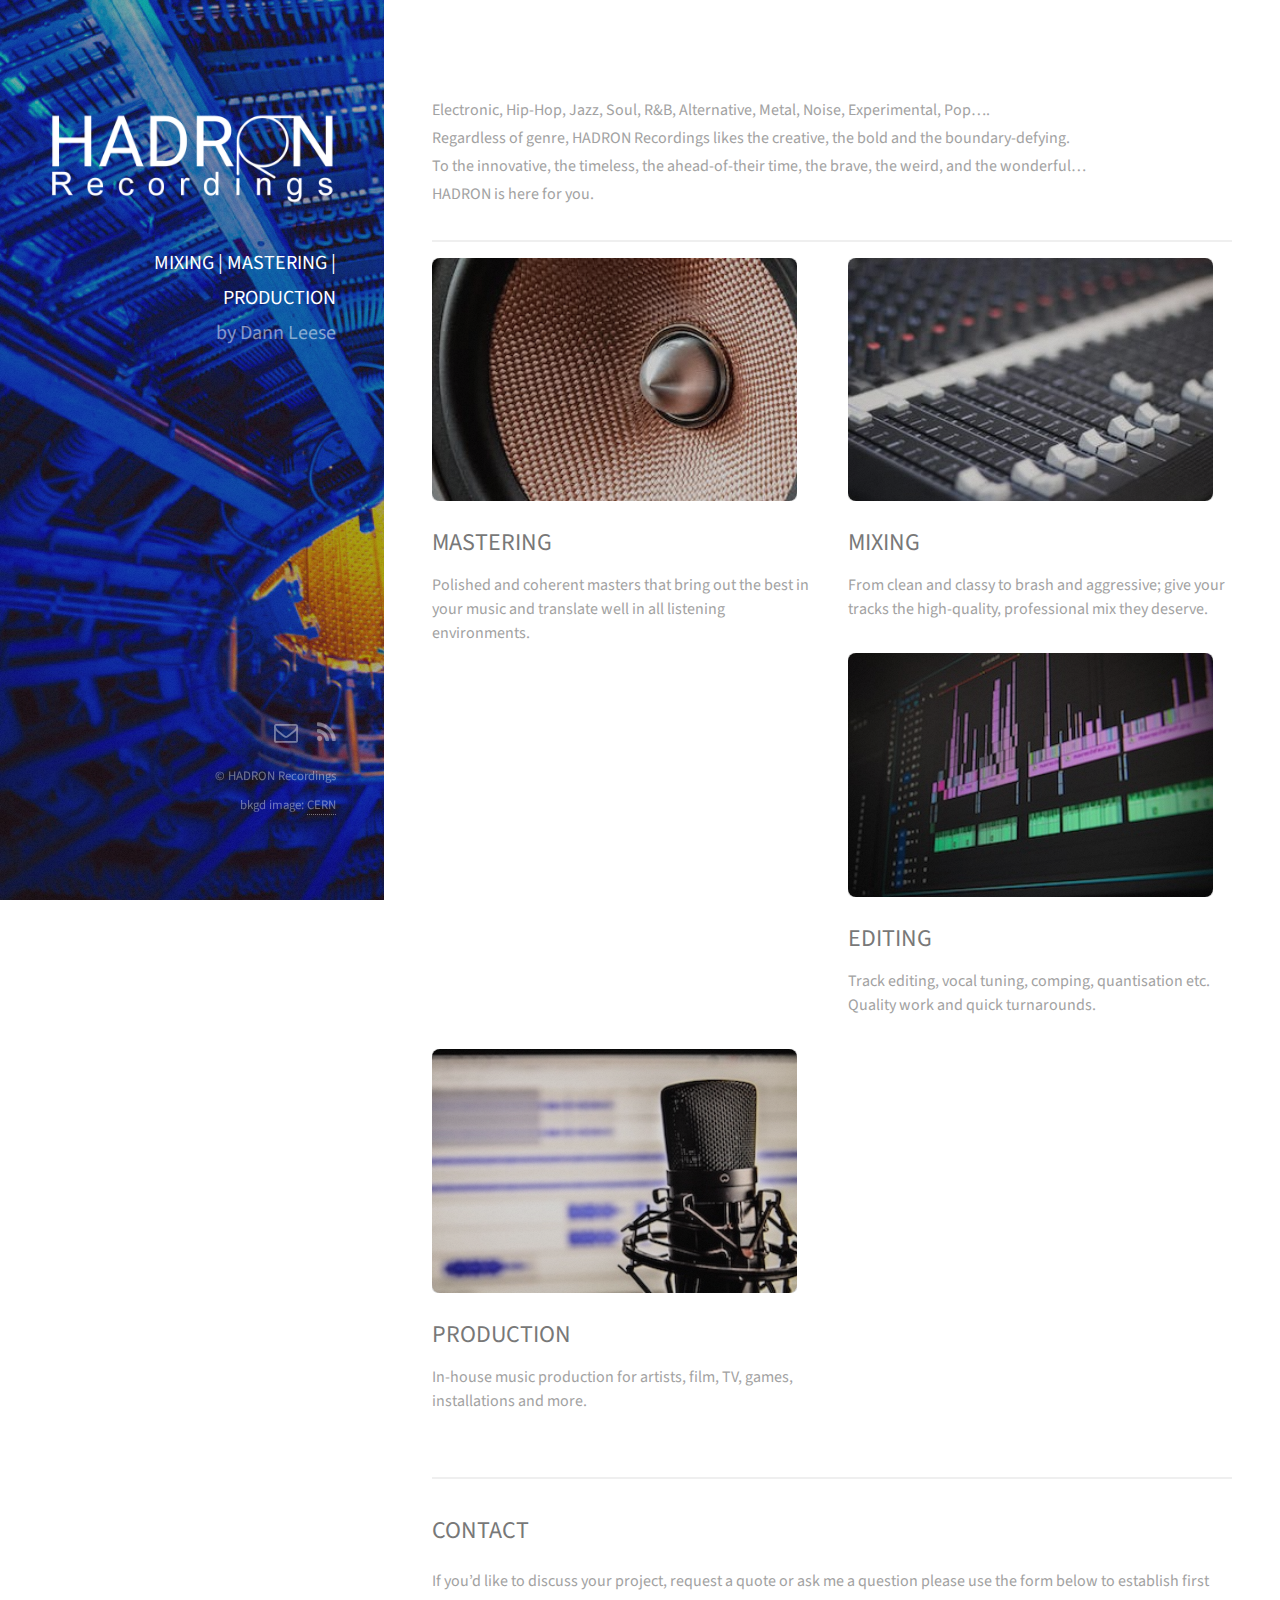
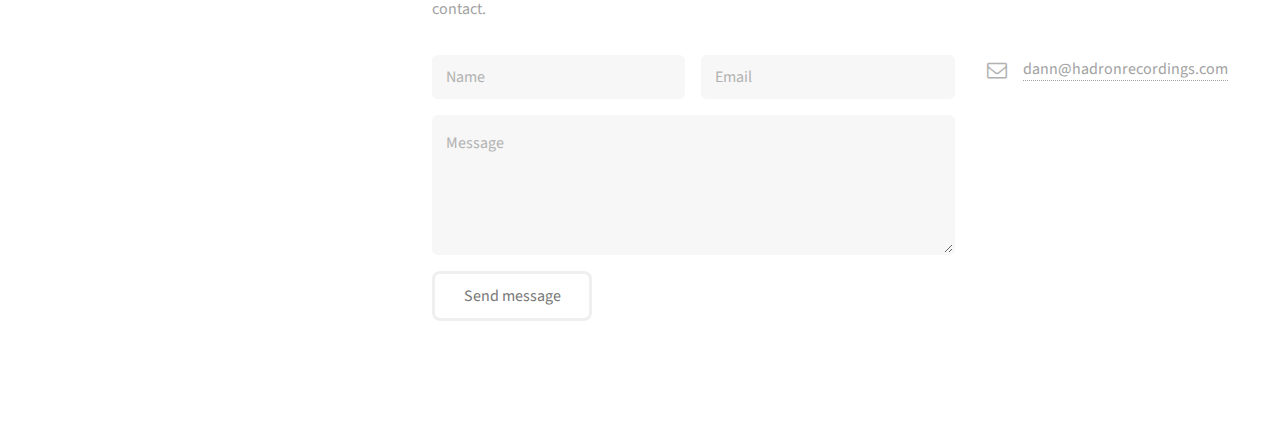
==== index.html @ da494e5e "Initial commit" ====
<!DOCTYPE HTML>

<!-- 
Strata by HTML5 UP
html5up.net | @n33co
Free for personal and commercial use under the CCA 3.0 license (html5up.net/license)
-->
<html>
	<head>
		<title>HADRON Recorings</title>
		<meta charset="utf-8" />
		<meta name="viewport" content="width=device-width, initial-scale=1" />
		<meta name="author" content="HADRON Recordings">
		<meta name="description" content="Audio services provided by Dann Leese">
		<meta http-equiv="content-language" content="en-us" />

		
		<meta name="og:site_name" content="HADRON Recorings">
		<meta name="og:title" content="HADRON Recorings">
		<meta name="og:url" content="https://hadronrecordings.github.io/hadronrecordings/">
		
		<meta name="og:image" content="https://hadronrecordings.github.io/hadronrecordings/images/HADRON-Logo-Trans-Half-White.png">
		
		

		<meta name="generator" content="Hugo 0.29" />

		<!--[if lte IE 8]><script src='https://hadronrecordings.github.io/hadronrecordings/js/ie/html5shiv.js'></script><![endif]-->
		<link rel="stylesheet" type="text/css" href="https://cdnjs.cloudflare.com/ajax/libs/font-awesome/4.7.0/css/font-awesome.min.css">
		<link rel="stylesheet" href="https://hadronrecordings.github.io/hadronrecordings/css/main.css" />
		<!--[if lte IE 8]><link rel="stylesheet" href="https://hadronrecordings.github.io/hadronrecordings//css/ie8.css"><![endif]-->

		
		<link href="https://hadronrecordings.github.io/hadronrecordings/index.xml" rel="alternate" type="application/rss+xml" title="HADRON Recorings" />
		<link href="https://hadronrecordings.github.io/hadronrecordings/index.xml" rel="feed" type="application/rss+xml" title="HADRON Recorings" />
		
		
	</head>

	<body id="top">
		<!-- Header -->
<header id="header">
	
	<a href="https://hadronrecordings.github.io/hadronrecordings/" class="image avatar"><img src="https://hadronrecordings.github.io/hadronrecordings/images/HADRON-Logo-Trans-Half-White.png" alt="" /></a>
	
	
		<h1><strong>MIXING | MASTERING | PRODUCTION</strong>  <br>by Dann Leese  <br></h1>
	

	
</header>


		<!-- Main -->
		<div id="main">
			
	
		<section>
	<header class="major">
		
	</header>
	<p>Electronic, Hip-Hop, Jazz, Soul, R&amp;B, Alternative, Metal, Noise, Experimental, Pop&hellip;.<br>Regardless of genre, HADRON Recordings likes the creative, the bold and the boundary-defying.<br>To the innovative, the timeless, the ahead-of-their time, the brave, the weird, and the wonderful&hellip;<br>HADRON is here for you.</p>
</section>

	

	
		<!-- portfolio -->
<section id="two">
	
	<div class="row">
		
		<article class="6u 12u$(xsmall) work-item">
			<a href="https://hadronrecordings.github.io/hadronrecordings/images/fulls/mastering-rates.png" class="image fit thumb"><img src="https://hadronrecordings.github.io/hadronrecordings/images/thumbs/mastering.jpg" alt="" /></a>
			<h3>MASTERING</h3>
			<p>Polished and coherent masters that bring out the best in your music and translate well in all listening environments.</p>
		</article>
		
		<article class="6u 12u$(xsmall) work-item">
			<a href="https://hadronrecordings.github.io/hadronrecordings/images/fulls/mixing-rates.png" class="image fit thumb"><img src="https://hadronrecordings.github.io/hadronrecordings/images/thumbs/mixing.jpg" alt="" /></a>
			<h3>MIXING</h3>
			<p>From clean and classy to brash and aggressive; give your tracks the high-quality, professional mix they deserve.</p>
		</article>
		
		<article class="6u 12u$(xsmall) work-item">
			<a href="https://hadronrecordings.github.io/hadronrecordings/images/fulls/editing-rates.png" class="image fit thumb"><img src="https://hadronrecordings.github.io/hadronrecordings/images/thumbs/editing.jpg" alt="" /></a>
			<h3>EDITING</h3>
			<p>Track editing, vocal tuning, comping, quantisation etc. Quality work and quick turnarounds.</p>
		</article>
		
		<article class="6u 12u$(xsmall) work-item">
			<a href="https://hadronrecordings.github.io/hadronrecordings/images/fulls/production-rates.png" class="image fit thumb"><img src="https://hadronrecordings.github.io/hadronrecordings/images/thumbs/production.jpg" alt="" /></a>
			<h3>PRODUCTION</h3>
			<p>In-house music production for artists, film, TV, games, installations and more.</p>
		</article>
		
	</div>
</section>

	

	

	
		
<section>
	
		<h2>CONTACT</h2>
		<p>If you&rsquo;d like to discuss your project, request a quote or ask me a question please use the form below to establish first contact.</p>
	
	<div class="row" id="contact-form">
		
		<div class="8u 12u$(small)">
			<form action="//formspree.io/dann@hadronrecordings.com" method="POST">
				<div class="row uniform 50%">
					<input type="hidden" name="_subject" value="New email from your portfolio" />
					<div class="6u 12u$(xsmall)"><input type="text" name="name" id="name" placeholder="Name" required/></div>
					<div class="6u$ 12u$(xsmall)"><input type="email" name="_replyto" name="email" id="email" placeholder="Email" required/></div>
					<div class="12u$"><textarea name="message" id="message" placeholder="Message" rows="4" required></textarea></div>
					<input type="text" name="_gotcha" style="display:none" />

					<ul class="actions">
						<li><input type="submit" value="Send message" /></li>
					</ul>
				</div>
			</form>
		</div>
		
		<div class="4u$ 12u$(small)">
			<ul class="labeled-icons">
				
				
				
				
				<li>
					<h3 class="icon fa-envelope-o"><span class="label"></span></h3>
					<a href="mailto:dann@hadronrecordings.com">dann@hadronrecordings.com</a>
				</li>
				
			</ul>
		</div>
	</div>
</section>

	

		</div>

		<!-- Footer -->
<footer id="footer">
	<ul class="icons">
		
		
		
		
		
		
		
		
		
		<li><a href="https://hadronrecordings.github.io/hadronrecordings/#contact-form" class="icon fa-envelope-o"><span class="label">Email</span></a></li>
		
		
		<li><a href="https://hadronrecordings.github.io/hadronrecordings/index.xml" class="icon fa-rss" type="application/rss+xml"><span class="label">RSS</span></a></li>
		
	</ul>

	<ul class="copyright">
		
		<li>&copy; HADRON Recordings</li>
		
		<li>bkgd image: <a href="//press.cern/">CERN</a></li>
		
	</ul>
</footer>

<!-- Scripts -->
<script src="https://hadronrecordings.github.io/hadronrecordings/js/jquery.min.js"></script>
<script src="https://hadronrecordings.github.io/hadronrecordings/js/jquery.poptrox.min.js"></script>
<script src="https://hadronrecordings.github.io/hadronrecordings/js/skel.min.js"></script>
<script src="https://hadronrecordings.github.io/hadronrecordings/js/util.js"></script>

<script src="https://hadronrecordings.github.io/hadronrecordings/js/main.js"></script>


<script>
window.ga=window.ga||function(){(ga.q=ga.q||[]).push(arguments)};ga.l=+new Date;
ga('create', 'UA-106016835-1', 'auto');
ga('send', 'pageview');
</script>
<script async src='//www.google-analytics.com/analytics.js'></script>




	</body>
</html>
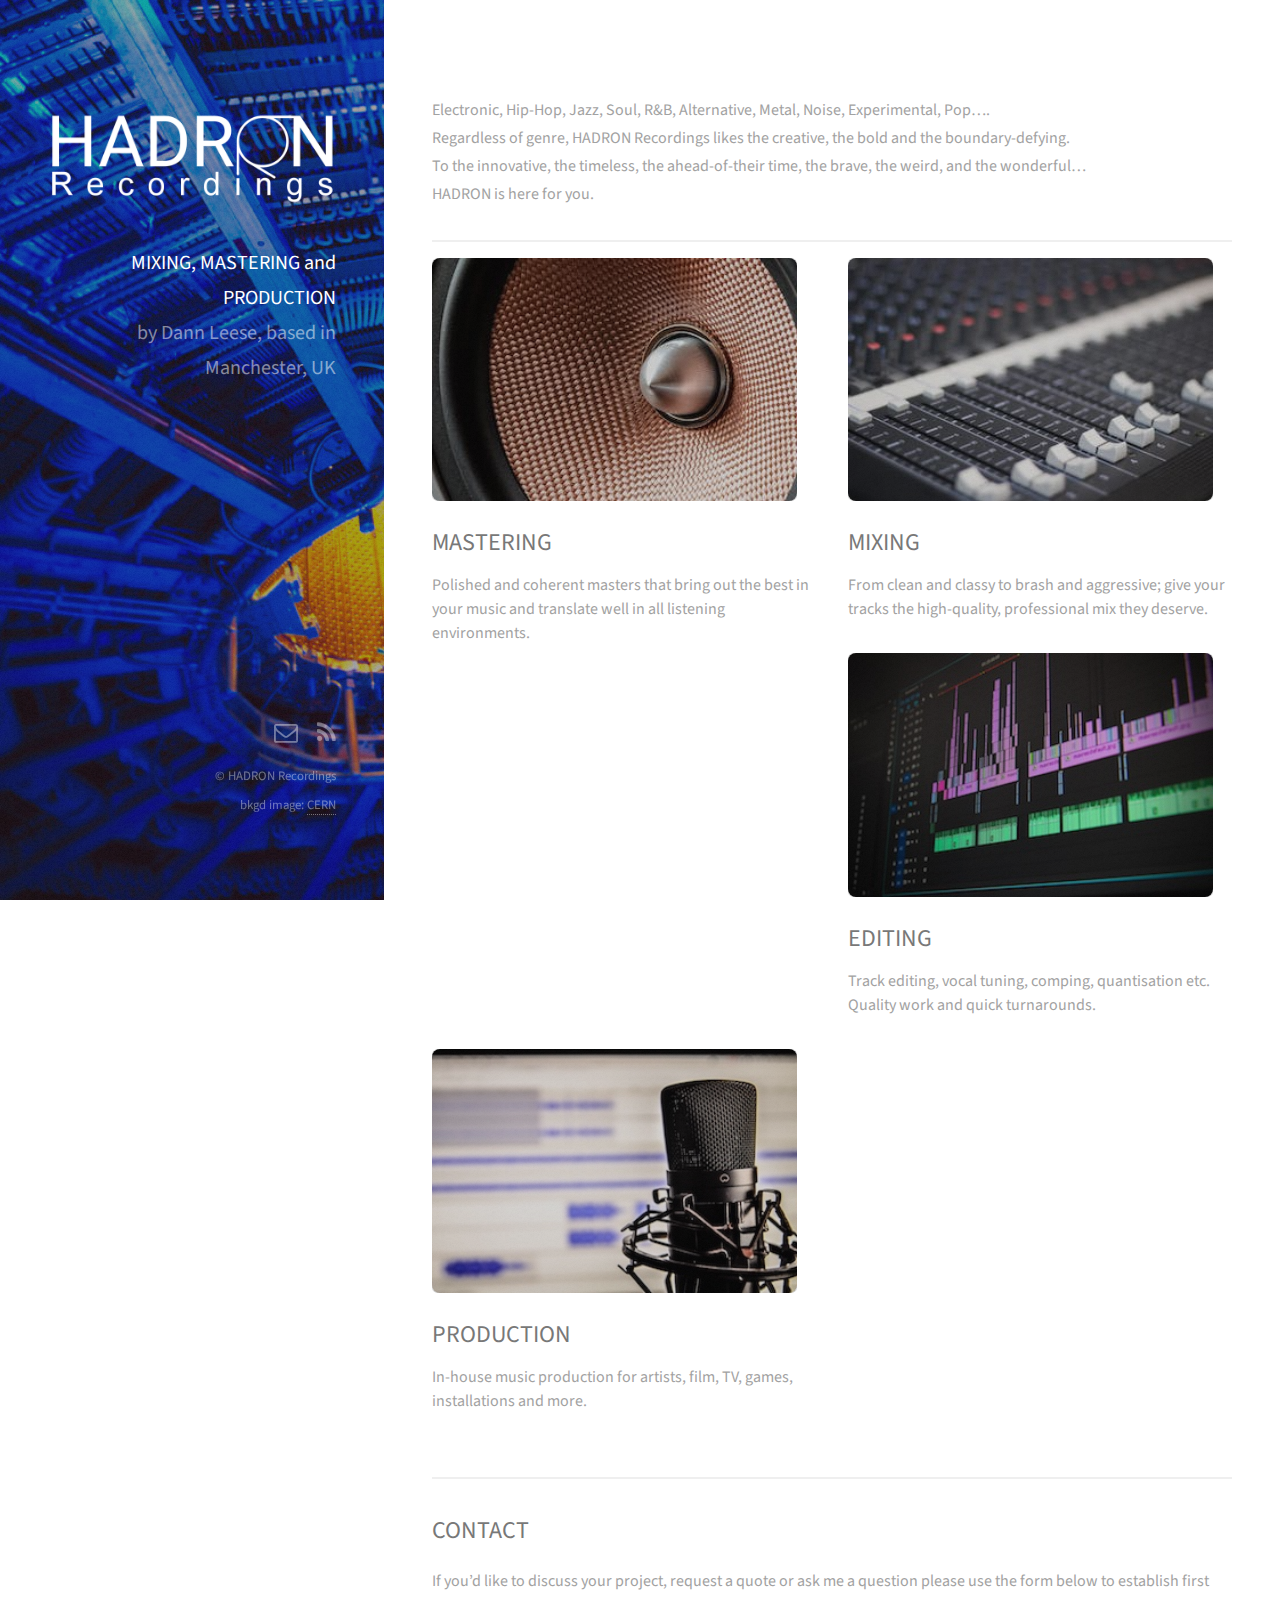
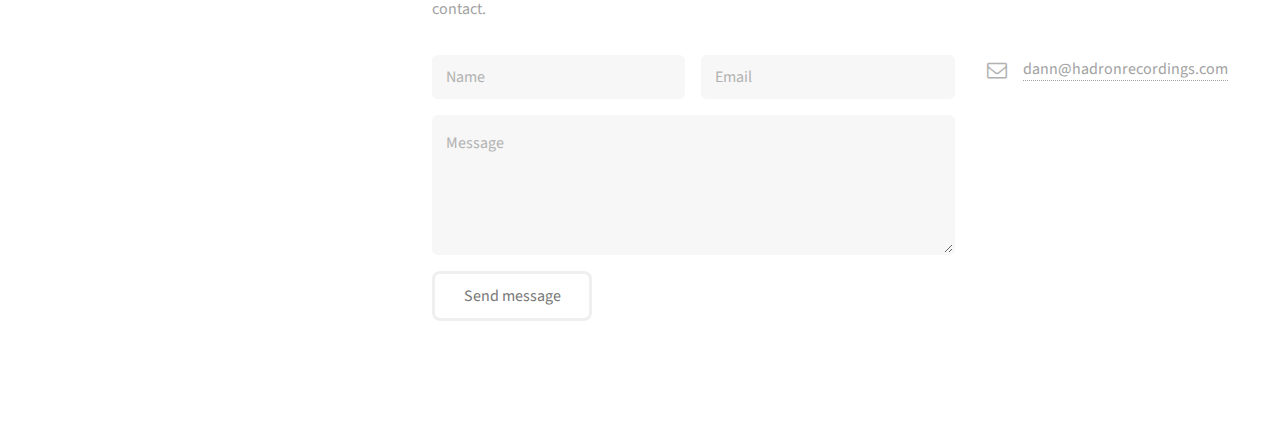
==== commit 5795f76f: "index update 1" ====
--- a/index.html
+++ b/index.html
@@ -7,11 +7,11 @@
 -->
 <html>
 	<head>
-		<title>HADRON Recorings</title>
+		<title>HADRON Recordings</title>
 		<meta charset="utf-8" />
 		<meta name="viewport" content="width=device-width, initial-scale=1" />
 		<meta name="author" content="HADRON Recordings">
-		<meta name="description" content="Audio services provided by Dann Leese">
+		<meta name="description" content="Mixing, Mastering and Production - Audio services provided by Dann Leese">
 		<meta http-equiv="content-language" content="en-us" />
 
 		
@@ -44,7 +44,7 @@
 	<a href="https://hadronrecordings.github.io/hadronrecordings/" class="image avatar"><img src="https://hadronrecordings.github.io/hadronrecordings/images/HADRON-Logo-Trans-Half-White.png" alt="" /></a>
 	
 	
-		<h1><strong>MIXING | MASTERING | PRODUCTION</strong>  <br>by Dann Leese  <br></h1>
+		<h1><strong>MIXING, MASTERING and PRODUCTION</strong>  <br>by Dann Leese, based in Manchester, UK<br></h1>
 	
 
 	
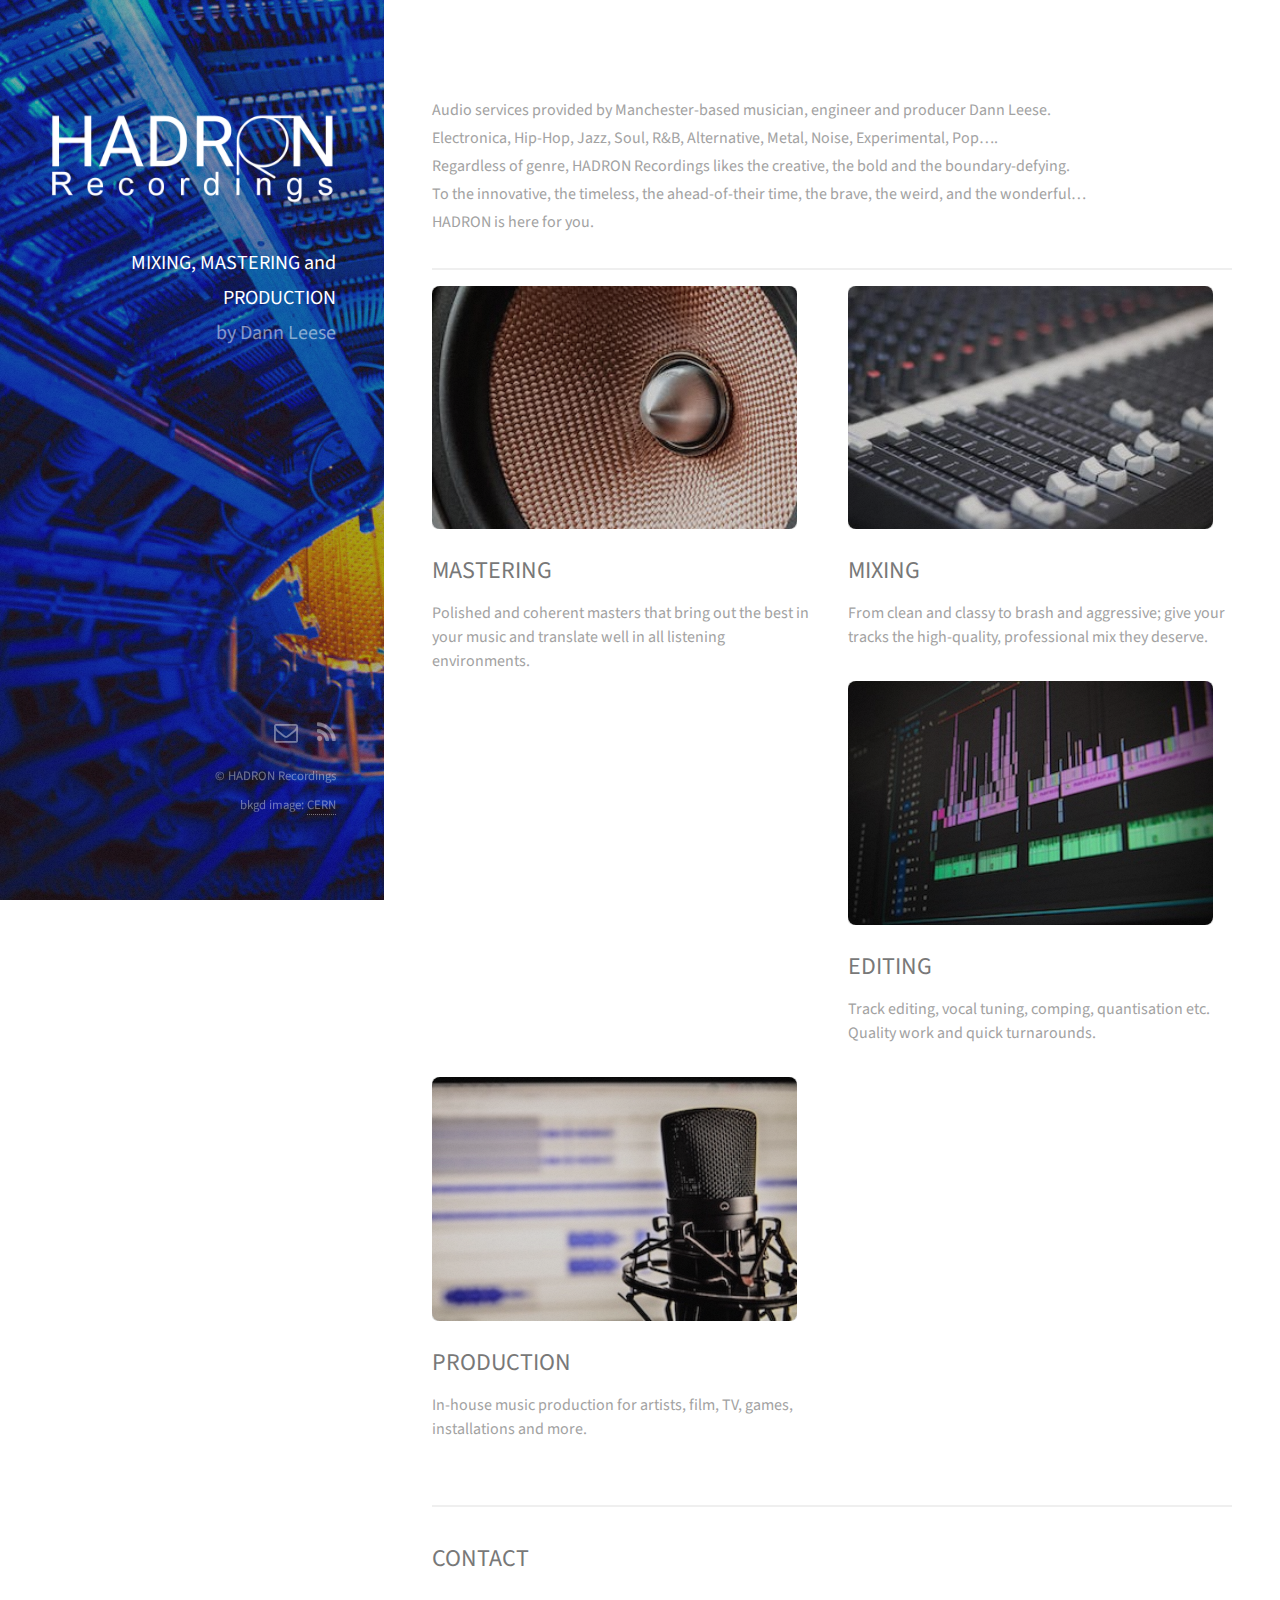
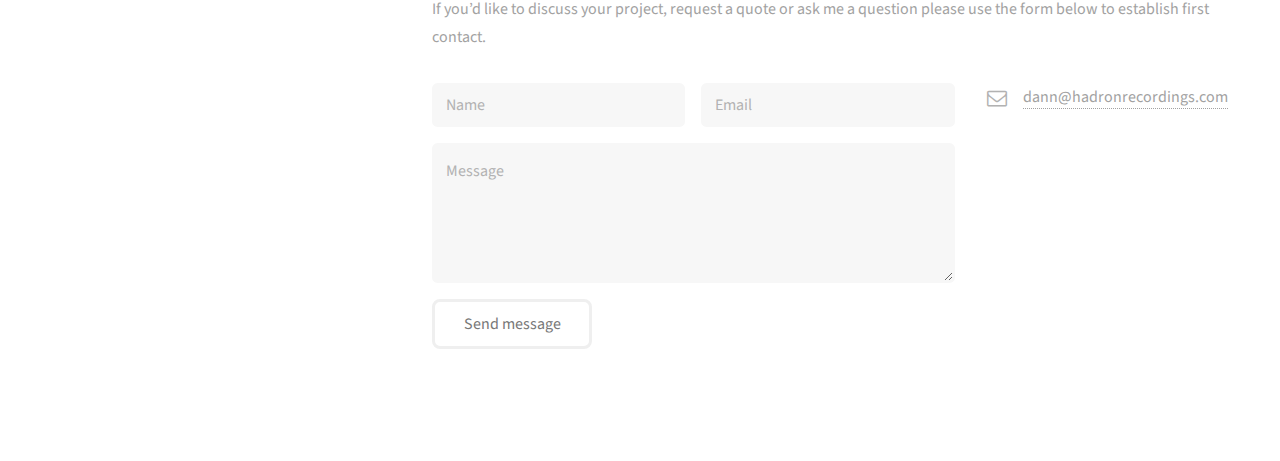
==== commit 5c055570: "favicons, plus index update" ====
--- a/index.html
+++ b/index.html
@@ -34,6 +34,28 @@
 		<link href="https://hadronrecordings.github.io/hadronrecordings/index.xml" rel="alternate" type="application/rss+xml" title="HADRON Recorings" />
 		<link href="https://hadronrecordings.github.io/hadronrecordings/index.xml" rel="feed" type="application/rss+xml" title="HADRON Recorings" />
 		
+		<!-- ****** faviconit.com favicons ****** -->
+			<link rel="shortcut icon" href=“/images/favicons/favicon.ico">
+			<link rel="icon" sizes="16x16 32x32 64x64" href="/images/favicons/favicon.ico">
+			<link rel="icon" type="image/png" sizes="196x196" href="/images/favicons/favicon-192.png">
+			<link rel="icon" type="image/png" sizes="160x160" href="/images/favicons/favicon-160.png">
+			<link rel="icon" type="image/png" sizes="96x96" href="/images/favicons/favicon-96.png">
+			<link rel="icon" type="image/png" sizes="64x64" href="/images/favicons/favicon-64.png">
+			<link rel="icon" type="image/png" sizes="32x32" href="/images/favicons/favicon-32.png">
+			<link rel="icon" type="image/png" sizes="16x16" href="/images/favicons/favicon-16.png">
+			<link rel="apple-touch-icon" href="/images/favicons/favicon-57.png">
+			<link rel="apple-touch-icon" sizes="114x114" href="/images/favicons/favicon-114.png">
+			<link rel="apple-touch-icon" sizes="72x72" href="/images/favicons/favicon-72.png">
+			<link rel="apple-touch-icon" sizes="144x144" href="/images/favicons/favicon-144.png">
+			<link rel="apple-touch-icon" sizes="60x60" href="/images/favicons/favicon-60.png">
+			<link rel="apple-touch-icon" sizes="120x120" href="/images/favicons/favicon-120.png">
+			<link rel="apple-touch-icon" sizes="76x76" href="/images/favicons/favicon-76.png">
+			<link rel="apple-touch-icon" sizes="152x152" href="/images/favicons/favicon-152.png">
+			<link rel="apple-touch-icon" sizes="180x180" href="/images/favicons/favicon-180.png">
+			<meta name="msapplication-TileColor" content="#FFFFFF">
+			<meta name="msapplication-TileImage" content="/images/favicons/favicon-144.png">
+			<meta name="msapplication-config" content="/browserconfig.xml">
+		<!-- ****** faviconit.com favicons ****** -->
 		
 	</head>
 
@@ -44,7 +66,7 @@
 	<a href="https://hadronrecordings.github.io/hadronrecordings/" class="image avatar"><img src="https://hadronrecordings.github.io/hadronrecordings/images/HADRON-Logo-Trans-Half-White.png" alt="" /></a>
 	
 	
-		<h1><strong>MIXING, MASTERING and PRODUCTION</strong>  <br>by Dann Leese, based in Manchester, UK<br></h1>
+		<h1><strong>MIXING, MASTERING and PRODUCTION</strong>  <br>by Dann Leese <br></h1>
 	
 
 	
@@ -59,7 +81,7 @@
 	<header class="major">
 		
 	</header>
-	<p>Electronic, Hip-Hop, Jazz, Soul, R&amp;B, Alternative, Metal, Noise, Experimental, Pop&hellip;.<br>Regardless of genre, HADRON Recordings likes the creative, the bold and the boundary-defying.<br>To the innovative, the timeless, the ahead-of-their time, the brave, the weird, and the wonderful&hellip;<br>HADRON is here for you.</p>
+	<p>Audio services provided by Manchester-based musician, engineer and producer Dann Leese.<br>Electronica, Hip-Hop, Jazz, Soul, R&amp;B, Alternative, Metal, Noise, Experimental, Pop&hellip;.<br>Regardless of genre, HADRON Recordings likes the creative, the bold and the boundary-defying.<br>To the innovative, the timeless, the ahead-of-their time, the brave, the weird, and the wonderful&hellip;<br>HADRON is here for you.</p>
 </section>
 
 	
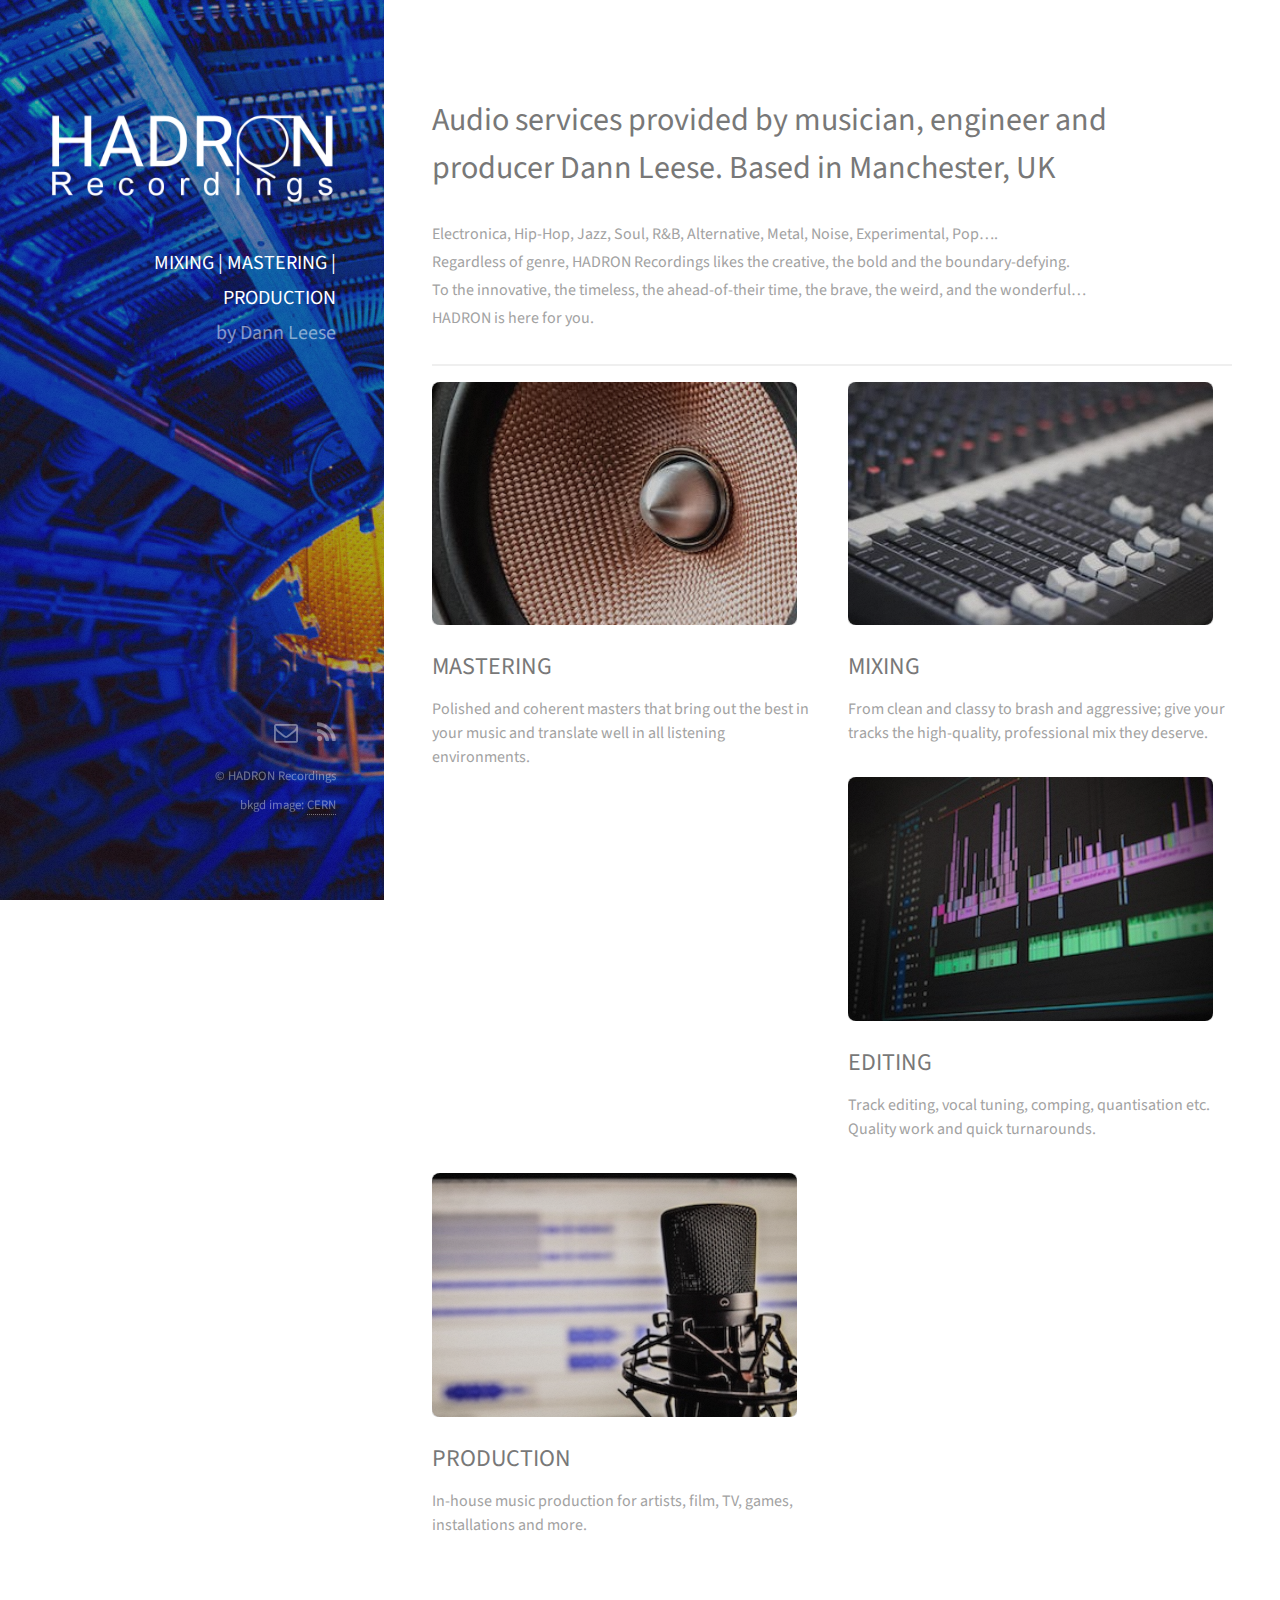
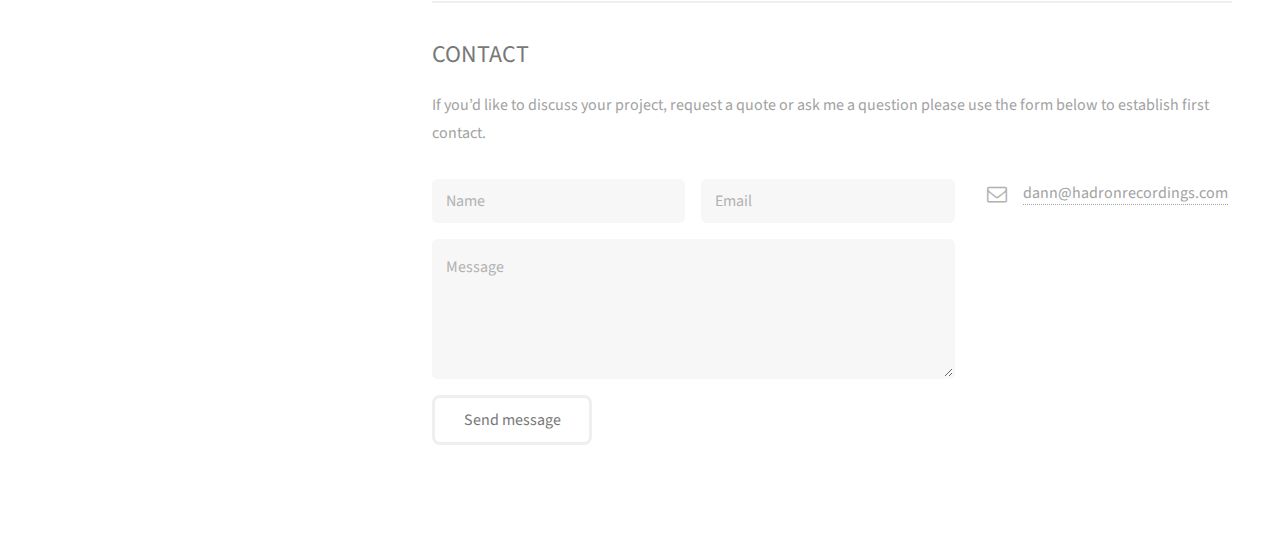
==== commit 11768f2c: "another index update" ====
--- a/index.html
+++ b/index.html
@@ -66,7 +66,7 @@
 	<a href="https://hadronrecordings.github.io/hadronrecordings/" class="image avatar"><img src="https://hadronrecordings.github.io/hadronrecordings/images/HADRON-Logo-Trans-Half-White.png" alt="" /></a>
 	
 	
-		<h1><strong>MIXING, MASTERING and PRODUCTION</strong>  <br>by Dann Leese <br></h1>
+		<h1><strong>MIXING | MASTERING | PRODUCTION</strong>  <br>by Dann Leese <br></h1>
 	
 
 	
@@ -81,7 +81,8 @@
 	<header class="major">
 		
 	</header>
-	<p>Audio services provided by Manchester-based musician, engineer and producer Dann Leese.<br>Electronica, Hip-Hop, Jazz, Soul, R&amp;B, Alternative, Metal, Noise, Experimental, Pop&hellip;.<br>Regardless of genre, HADRON Recordings likes the creative, the bold and the boundary-defying.<br>To the innovative, the timeless, the ahead-of-their time, the brave, the weird, and the wonderful&hellip;<br>HADRON is here for you.</p>
+	<h1>Audio services provided by musician, engineer and producer Dann Leese. Based in Manchester, UK</h1><br>
+	<p>Electronica, Hip-Hop, Jazz, Soul, R&amp;B, Alternative, Metal, Noise, Experimental, Pop&hellip;.<br>Regardless of genre, HADRON Recordings likes the creative, the bold and the boundary-defying.<br>To the innovative, the timeless, the ahead-of-their time, the brave, the weird, and the wonderful&hellip;<br>HADRON is here for you.</p>
 </section>
 
 	
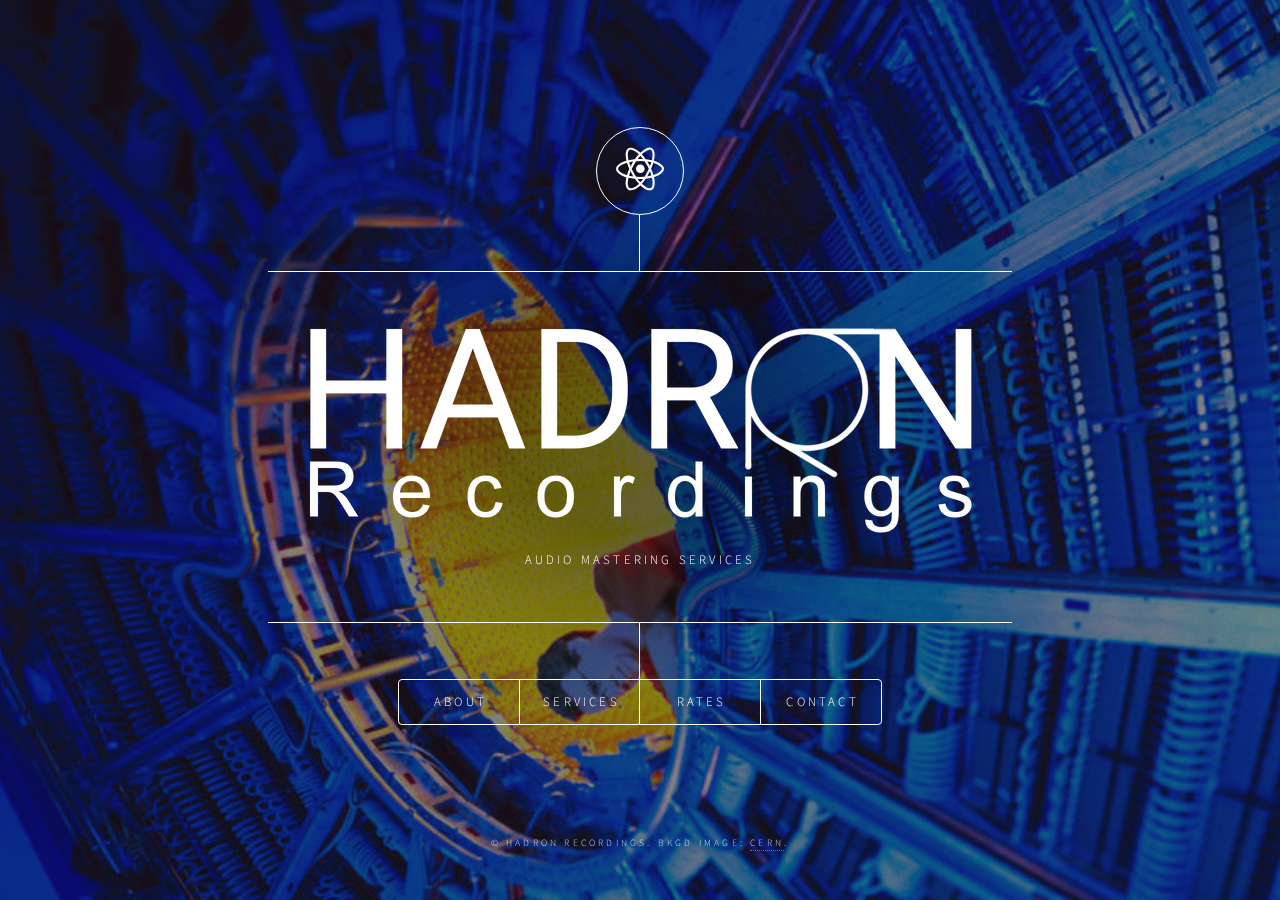
==== commit 3ac323b4: "nuke all and commit new site" ====
--- a/index.html
+++ b/index.html
@@ -1,220 +1,398 @@
 <!DOCTYPE HTML>
-
-<!-- 
-Strata by HTML5 UP
-html5up.net | @n33co
-Free for personal and commercial use under the CCA 3.0 license (html5up.net/license)
+<!--
+	Dimension by HTML5 UP
+	html5up.net | @ajlkn
+	Free for personal and commercial use under the CCA 3.0 license (html5up.net/license)
 -->
 <html>
 	<head>
 		<title>HADRON Recordings</title>
 		<meta charset="utf-8" />
-		<meta name="viewport" content="width=device-width, initial-scale=1" />
-		<meta name="author" content="HADRON Recordings">
-		<meta name="description" content="Mixing, Mastering and Production - Audio services provided by Dann Leese">
-		<meta http-equiv="content-language" content="en-us" />
-
-		
-		<meta name="og:site_name" content="HADRON Recorings">
-		<meta name="og:title" content="HADRON Recorings">
-		<meta name="og:url" content="https://hadronrecordings.github.io/hadronrecordings/">
-		
-		<meta name="og:image" content="https://hadronrecordings.github.io/hadronrecordings/images/HADRON-Logo-Trans-Half-White.png">
-		
-		
-
-		<meta name="generator" content="Hugo 0.29" />
-
-		<!--[if lte IE 8]><script src='https://hadronrecordings.github.io/hadronrecordings/js/ie/html5shiv.js'></script><![endif]-->
-		<link rel="stylesheet" type="text/css" href="https://cdnjs.cloudflare.com/ajax/libs/font-awesome/4.7.0/css/font-awesome.min.css">
-		<link rel="stylesheet" href="https://hadronrecordings.github.io/hadronrecordings/css/main.css" />
-		<!--[if lte IE 8]><link rel="stylesheet" href="https://hadronrecordings.github.io/hadronrecordings//css/ie8.css"><![endif]-->
-
-		
-		<link href="https://hadronrecordings.github.io/hadronrecordings/index.xml" rel="alternate" type="application/rss+xml" title="HADRON Recorings" />
-		<link href="https://hadronrecordings.github.io/hadronrecordings/index.xml" rel="feed" type="application/rss+xml" title="HADRON Recorings" />
-		
-		<!-- ****** faviconit.com favicons ****** -->
-			<link rel="shortcut icon" href=“/images/favicons/favicon.ico">
-			<link rel="icon" sizes="16x16 32x32 64x64" href="/images/favicons/favicon.ico">
-			<link rel="icon" type="image/png" sizes="196x196" href="/images/favicons/favicon-192.png">
-			<link rel="icon" type="image/png" sizes="160x160" href="/images/favicons/favicon-160.png">
-			<link rel="icon" type="image/png" sizes="96x96" href="/images/favicons/favicon-96.png">
-			<link rel="icon" type="image/png" sizes="64x64" href="/images/favicons/favicon-64.png">
-			<link rel="icon" type="image/png" sizes="32x32" href="/images/favicons/favicon-32.png">
-			<link rel="icon" type="image/png" sizes="16x16" href="/images/favicons/favicon-16.png">
-			<link rel="apple-touch-icon" href="/images/favicons/favicon-57.png">
-			<link rel="apple-touch-icon" sizes="114x114" href="/images/favicons/favicon-114.png">
-			<link rel="apple-touch-icon" sizes="72x72" href="/images/favicons/favicon-72.png">
-			<link rel="apple-touch-icon" sizes="144x144" href="/images/favicons/favicon-144.png">
-			<link rel="apple-touch-icon" sizes="60x60" href="/images/favicons/favicon-60.png">
-			<link rel="apple-touch-icon" sizes="120x120" href="/images/favicons/favicon-120.png">
-			<link rel="apple-touch-icon" sizes="76x76" href="/images/favicons/favicon-76.png">
-			<link rel="apple-touch-icon" sizes="152x152" href="/images/favicons/favicon-152.png">
-			<link rel="apple-touch-icon" sizes="180x180" href="/images/favicons/favicon-180.png">
-			<meta name="msapplication-TileColor" content="#FFFFFF">
-			<meta name="msapplication-TileImage" content="/images/favicons/favicon-144.png">
-			<meta name="msapplication-config" content="/browserconfig.xml">
-		<!-- ****** faviconit.com favicons ****** -->
-		
+		<meta name="viewport" content="width=device-width, initial-scale=1, user-scalable=no" />
+		<link rel="stylesheet" href="assets/css/main.css" />
+		<noscript><link rel="stylesheet" href="assets/css/noscript.css" /></noscript>
+
+	<!-- ****** faviconit.com favicons ****** -->
+		<link rel="shortcut icon" href="/images/favicons/favicon.ico">
+		<link rel="icon" sizes="16x16 32x32 64x64" href="/images/favicons/favicon.ico">
+		<link rel="icon" type="image/png" sizes="196x196" href="/images/favicons/favicon-192.png">
+		<link rel="icon" type="image/png" sizes="160x160" href="/images/favicons/favicon-160.png">
+		<link rel="icon" type="image/png" sizes="96x96" href="/images/favicons/favicon-96.png">
+		<link rel="icon" type="image/png" sizes="64x64" href="/images/favicons/favicon-64.png">
+		<link rel="icon" type="image/png" sizes="32x32" href="/images/favicons/favicon-32.png">
+		<link rel="icon" type="image/png" sizes="16x16" href="/images/favicons/favicon-16.png">
+		<link rel="apple-touch-icon" href="/images/favicons/favicon-57.png">
+		<link rel="apple-touch-icon" sizes="114x114" href="/images/favicons/favicon-114.png">
+		<link rel="apple-touch-icon" sizes="72x72" href="/images/favicons/favicon-72.png">
+		<link rel="apple-touch-icon" sizes="144x144" href="/images/favicons/favicon-144.png">
+		<link rel="apple-touch-icon" sizes="60x60" href="/images/favicons/favicon-60.png">
+		<link rel="apple-touch-icon" sizes="120x120" href="/images/favicons/favicon-120.png">
+		<link rel="apple-touch-icon" sizes="76x76" href="/images/favicons/favicon-76.png">
+		<link rel="apple-touch-icon" sizes="152x152" href="/images/favicons/favicon-152.png">
+		<link rel="apple-touch-icon" sizes="180x180" href="/images/favicons/favicon-180.png">
+		<meta name="msapplication-TileColor" content="#FFFFFF">
+		<meta name="msapplication-TileImage" content="/images/favicons/favicon-144.png">
+		<meta name="msapplication-config" content="browserconfig.xml">
+	<!-- ****** faviconit.com favicons ****** -->
+
 	</head>
 
-	<body id="top">
-		<!-- Header -->
-<header id="header">
-	
-	<a href="https://hadronrecordings.github.io/hadronrecordings/" class="image avatar"><img src="https://hadronrecordings.github.io/hadronrecordings/images/HADRON-Logo-Trans-Half-White.png" alt="" /></a>
-	
-	
-		<h1><strong>MIXING | MASTERING | PRODUCTION</strong>  <br>by Dann Leese <br></h1>
-	
-
-	
-</header>
-
-
-		<!-- Main -->
-		<div id="main">
-			
-	
-		<section>
-	<header class="major">
-		
-	</header>
-	<h1>Audio services provided by musician, engineer and producer Dann Leese. Based in Manchester, UK</h1><br>
-	<p>Electronica, Hip-Hop, Jazz, Soul, R&amp;B, Alternative, Metal, Noise, Experimental, Pop&hellip;.<br>Regardless of genre, HADRON Recordings likes the creative, the bold and the boundary-defying.<br>To the innovative, the timeless, the ahead-of-their time, the brave, the weird, and the wonderful&hellip;<br>HADRON is here for you.</p>
-</section>
-
-	
-
-	
-		<!-- portfolio -->
-<section id="two">
-	
-	<div class="row">
-		
-		<article class="6u 12u$(xsmall) work-item">
-			<a href="https://hadronrecordings.github.io/hadronrecordings/images/fulls/mastering-rates.png" class="image fit thumb"><img src="https://hadronrecordings.github.io/hadronrecordings/images/thumbs/mastering.jpg" alt="" /></a>
-			<h3>MASTERING</h3>
-			<p>Polished and coherent masters that bring out the best in your music and translate well in all listening environments.</p>
-		</article>
-		
-		<article class="6u 12u$(xsmall) work-item">
-			<a href="https://hadronrecordings.github.io/hadronrecordings/images/fulls/mixing-rates.png" class="image fit thumb"><img src="https://hadronrecordings.github.io/hadronrecordings/images/thumbs/mixing.jpg" alt="" /></a>
-			<h3>MIXING</h3>
-			<p>From clean and classy to brash and aggressive; give your tracks the high-quality, professional mix they deserve.</p>
-		</article>
-		
-		<article class="6u 12u$(xsmall) work-item">
-			<a href="https://hadronrecordings.github.io/hadronrecordings/images/fulls/editing-rates.png" class="image fit thumb"><img src="https://hadronrecordings.github.io/hadronrecordings/images/thumbs/editing.jpg" alt="" /></a>
-			<h3>EDITING</h3>
-			<p>Track editing, vocal tuning, comping, quantisation etc. Quality work and quick turnarounds.</p>
-		</article>
-		
-		<article class="6u 12u$(xsmall) work-item">
-			<a href="https://hadronrecordings.github.io/hadronrecordings/images/fulls/production-rates.png" class="image fit thumb"><img src="https://hadronrecordings.github.io/hadronrecordings/images/thumbs/production.jpg" alt="" /></a>
-			<h3>PRODUCTION</h3>
-			<p>In-house music production for artists, film, TV, games, installations and more.</p>
-		</article>
-		
-	</div>
-</section>
-
-	
-
-	
-
-	
-		
-<section>
-	
-		<h2>CONTACT</h2>
-		<p>If you&rsquo;d like to discuss your project, request a quote or ask me a question please use the form below to establish first contact.</p>
-	
-	<div class="row" id="contact-form">
-		
-		<div class="8u 12u$(small)">
-			<form action="//formspree.io/dann@hadronrecordings.com" method="POST">
-				<div class="row uniform 50%">
-					<input type="hidden" name="_subject" value="New email from your portfolio" />
-					<div class="6u 12u$(xsmall)"><input type="text" name="name" id="name" placeholder="Name" required/></div>
-					<div class="6u$ 12u$(xsmall)"><input type="email" name="_replyto" name="email" id="email" placeholder="Email" required/></div>
-					<div class="12u$"><textarea name="message" id="message" placeholder="Message" rows="4" required></textarea></div>
-					<input type="text" name="_gotcha" style="display:none" />
-
-					<ul class="actions">
-						<li><input type="submit" value="Send message" /></li>
-					</ul>
-				</div>
-			</form>
-		</div>
-		
-		<div class="4u$ 12u$(small)">
-			<ul class="labeled-icons">
-				
-				
-				
-				
-				<li>
-					<h3 class="icon fa-envelope-o"><span class="label"></span></h3>
-					<a href="mailto:dann@hadronrecordings.com">dann@hadronrecordings.com</a>
-				</li>
-				
-			</ul>
-		</div>
-	</div>
-</section>
-
-	
-
-		</div>
-
-		<!-- Footer -->
-<footer id="footer">
-	<ul class="icons">
-		
-		
-		
-		
-		
-		
-		
-		
-		
-		<li><a href="https://hadronrecordings.github.io/hadronrecordings/#contact-form" class="icon fa-envelope-o"><span class="label">Email</span></a></li>
-		
-		
-		<li><a href="https://hadronrecordings.github.io/hadronrecordings/index.xml" class="icon fa-rss" type="application/rss+xml"><span class="label">RSS</span></a></li>
-		
-	</ul>
-
-	<ul class="copyright">
-		
-		<li>&copy; HADRON Recordings</li>
-		
-		<li>bkgd image: <a href="//press.cern/">CERN</a></li>
-		
-	</ul>
-</footer>
-
-<!-- Scripts -->
-<script src="https://hadronrecordings.github.io/hadronrecordings/js/jquery.min.js"></script>
-<script src="https://hadronrecordings.github.io/hadronrecordings/js/jquery.poptrox.min.js"></script>
-<script src="https://hadronrecordings.github.io/hadronrecordings/js/skel.min.js"></script>
-<script src="https://hadronrecordings.github.io/hadronrecordings/js/util.js"></script>
-
-<script src="https://hadronrecordings.github.io/hadronrecordings/js/main.js"></script>
-
-
-<script>
-window.ga=window.ga||function(){(ga.q=ga.q||[]).push(arguments)};ga.l=+new Date;
-ga('create', 'UA-106016835-1', 'auto');
-ga('send', 'pageview');
-</script>
-<script async src='//www.google-analytics.com/analytics.js'></script>
-
-
-
+	<body class="is-preload">
+
+		<!-- Wrapper -->
+			<div id="wrapper">
+
+				<!-- Header -->
+					<header id="header">
+						<div class="logo">
+							<span class="fab fa-react fa-3x"></span>
+						</div>
+						<div class="content">
+							<div class="inner">
+								<img src="images/HADRON-Logo-Trans-Half-White.png" alt="HADRON Recordings">
+								<p>AUDIO MASTERING SERVICES</p>
+							</div>
+						</div>
+						<nav>
+							<ul>
+								<li><a href="#intro">About</a></li>
+								<li><a href="#work">Services</a></li>
+								<li><a href="#about">Rates</a></li>
+								<li><a href="#contact">Contact</a></li>
+								<!--<li><a href="#elements">Elements</a></li>-->
+							</ul>
+						</nav>
+					</header>
+
+				<!-- Main -->
+					<div id="main">
+
+						<!-- About -->
+							<article id="intro">
+								<h3 class="major">About</h3>
+								<p>HADRON Recordings is a modern mastering service that specialises in delivering polished and coherent masters that bring out the best in your music and translate well in all listening environments. </p>
+								<p>HADRON understands the importance of mastering in a way that is appropriate to the aesthetics of the music. From clean and classy to brash and aggressive, from subtle to in-your-face, the masters can be prepared to your taste. Regardless of genre HADRON will give your tracks the high-quality professional finish they deserve.</p>
+							</article>
+
+						<!-- Services -->
+							<article id="work">
+								<h3 class="major">Services</h3>
+								<p>AUDIO FILES : Mastered tracks will be delivered in WAV format as standard. If you supply 24-bit audio for mastering then both 24-bit and 16-bit files can be provided with the appropriate dithering applied. Other formats such as AIFF and MP3 can also be provided on request.</p>
+								<p>ADDITIONAL VERSIONS : If you provide instrumental or radio-edit versions of your tracks at the same time as your original tracks then these can be mastered FREE OF CHARGE. Requesting masters of additional versions after the original masters have been provided will require an additional charge.</p>
+								<p>META DATA : Your track data and artwork (where applicable) can be uploaded to Gracenote servers and metadata can be added to MP3 files FREE OF CHARGE. </p>
+								<p>PRE-MASTER MIX APPRAISALS : Your tracks can be appraised of any potential mix issues before they go to master. Contact for more information. </p>
+								<p>REVISIONS : Revisions are FREE within reason. Altered mixes will cost an extra £5 on the basic mastering rate.</p>
+								<P>DDP & RED BOOK : CD compiling and CD-R master copies can also be provided for an additional cost.</p>
+								<p>SEE THE RATES SECTION FOR PRICING</P>
+
+							</article>
+
+						<!-- Rates -->
+							<article id="about">
+								<h3 class="major">Rates</h3>
+								<p>These rates are designed to be as affordable as possible to discourage you from being tempted by so-called automated mastering services. Give your music the human touch it deserves!</p>
+								<ul>
+									<li>1-6 tracks = £25 per track</li>
+									<li>7+ tracks  = £20 per track</li>
+									<br>
+									<li>Additional instrumental/radio-edit masters = FREE if provided with originals or £5 if required after the original job</li>
+									<br>
+									<li>DDP & Red Book CD Compiling = £15</li>
+									<li>CD-R Master Copy (inc. P&P) = £10</li>
+									<li>Additional CD Copies = £3</li>
+									<br>
+									<li>Mix Appraisals = FREE for a basic 1 or 2 track single. EPs and albums are £5 and £10 respectively.</li>
+							</article>
+
+						<!-- Contact -->
+							<article id="contact">
+								<h3 class="major">Contact</h3>
+								<p>If you would like to discuss your project, request a quote or ask a question please use this contact form or click the e-mail icon below to establish first contact.</p>
+								<form method="post" action="https://formspree.io/xjvynnqj">
+									<div class="fields">
+										<div class="field half">
+											<label for="name">Name</label>
+											<input type="text" name="name" id="name" />
+										</div>
+										<div class="field half">
+											<label for="email">Email</label>
+											<input type="text" name="email" id="email" />
+										</div>
+										<div class="field">
+											<label for="message">Message</label>
+											<textarea name="message" id="message" rows="4"></textarea>
+										</div>
+									</div>
+									<ul class="actions">
+										<li><input type="submit" value="Send Message" class="primary" /></li>
+										<li><input type="reset" value="Reset" /></li>
+									</ul>
+								</form>
+								<ul class="icons">
+									<li><a href="mailto:dann@hadronrecordings.com" class="far fa-envelope"><span class="label"></span></a></li>
+								</ul>
+							</article>
+
+						<!-- Elements -->
+							<article id="elements">
+								<h2 class="major">Elements</h2>
+
+								<section>
+									<h3 class="major">Text</h3>
+									<p>This is <b>bold</b> and this is <strong>strong</strong>. This is <i>italic</i> and this is <em>emphasized</em>.
+									This is <sup>superscript</sup> text and this is <sub>subscript</sub> text.
+									This is <u>underlined</u> and this is code: <code>for (;;) { ... }</code>. Finally, <a href="#">this is a link</a>.</p>
+									<hr />
+									<h2>Heading Level 2</h2>
+									<h3>Heading Level 3</h3>
+									<h4>Heading Level 4</h4>
+									<h5>Heading Level 5</h5>
+									<h6>Heading Level 6</h6>
+									<hr />
+									<h4>Blockquote</h4>
+									<blockquote>Fringilla nisl. Donec accumsan interdum nisi, quis tincidunt felis sagittis eget tempus euismod. Vestibulum ante ipsum primis in faucibus vestibulum. Blandit adipiscing eu felis iaculis volutpat ac adipiscing accumsan faucibus. Vestibulum ante ipsum primis in faucibus lorem ipsum dolor sit amet nullam adipiscing eu felis.</blockquote>
+									<h4>Preformatted</h4>
+									<pre><code>i = 0;
+
+while (!deck.isInOrder()) {
+    print 'Iteration ' + i;
+    deck.shuffle();
+    i++;
+}
+
+print 'It took ' + i + ' iterations to sort the deck.';</code></pre>
+								</section>
+
+								<section>
+									<h3 class="major">Lists</h3>
+
+									<h4>Unordered</h4>
+									<ul>
+										<li>Dolor pulvinar etiam.</li>
+										<li>Sagittis adipiscing.</li>
+										<li>Felis enim feugiat.</li>
+									</ul>
+
+									<h4>Alternate</h4>
+									<ul class="alt">
+										<li>Dolor pulvinar etiam.</li>
+										<li>Sagittis adipiscing.</li>
+										<li>Felis enim feugiat.</li>
+									</ul>
+
+									<h4>Ordered</h4>
+									<ol>
+										<li>Dolor pulvinar etiam.</li>
+										<li>Etiam vel felis viverra.</li>
+										<li>Felis enim feugiat.</li>
+										<li>Dolor pulvinar etiam.</li>
+										<li>Etiam vel felis lorem.</li>
+										<li>Felis enim et feugiat.</li>
+									</ol>
+									<h4>Icons</h4>
+									<ul class="icons">
+										<li><a href="#" class="icon brands fa-twitter"><span class="label">Twitter</span></a></li>
+										<li><a href="#" class="icon brands fa-facebook-f"><span class="label">Facebook</span></a></li>
+										<li><a href="#" class="icon brands fa-instagram"><span class="label">Instagram</span></a></li>
+										<li><a href="#" class="icon brands fa-github"><span class="label">Github</span></a></li>
+									</ul>
+
+									<h4>Actions</h4>
+									<ul class="actions">
+										<li><a href="#" class="button primary">Default</a></li>
+										<li><a href="#" class="button">Default</a></li>
+									</ul>
+									<ul class="actions stacked">
+										<li><a href="#" class="button primary">Default</a></li>
+										<li><a href="#" class="button">Default</a></li>
+									</ul>
+								</section>
+
+								<section>
+									<h3 class="major">Table</h3>
+									<h4>Default</h4>
+									<div class="table-wrapper">
+										<table>
+											<thead>
+												<tr>
+													<th>Name</th>
+													<th>Description</th>
+													<th>Price</th>
+												</tr>
+											</thead>
+											<tbody>
+												<tr>
+													<td>Item One</td>
+													<td>Ante turpis integer aliquet porttitor.</td>
+													<td>29.99</td>
+												</tr>
+												<tr>
+													<td>Item Two</td>
+													<td>Vis ac commodo adipiscing arcu aliquet.</td>
+													<td>19.99</td>
+												</tr>
+												<tr>
+													<td>Item Three</td>
+													<td> Morbi faucibus arcu accumsan lorem.</td>
+													<td>29.99</td>
+												</tr>
+												<tr>
+													<td>Item Four</td>
+													<td>Vitae integer tempus condimentum.</td>
+													<td>19.99</td>
+												</tr>
+												<tr>
+													<td>Item Five</td>
+													<td>Ante turpis integer aliquet porttitor.</td>
+													<td>29.99</td>
+												</tr>
+											</tbody>
+											<tfoot>
+												<tr>
+													<td colspan="2"></td>
+													<td>100.00</td>
+												</tr>
+											</tfoot>
+										</table>
+									</div>
+
+									<h4>Alternate</h4>
+									<div class="table-wrapper">
+										<table class="alt">
+											<thead>
+												<tr>
+													<th>Name</th>
+													<th>Description</th>
+													<th>Price</th>
+												</tr>
+											</thead>
+											<tbody>
+												<tr>
+													<td>Item One</td>
+													<td>Ante turpis integer aliquet porttitor.</td>
+													<td>29.99</td>
+												</tr>
+												<tr>
+													<td>Item Two</td>
+													<td>Vis ac commodo adipiscing arcu aliquet.</td>
+													<td>19.99</td>
+												</tr>
+												<tr>
+													<td>Item Three</td>
+													<td> Morbi faucibus arcu accumsan lorem.</td>
+													<td>29.99</td>
+												</tr>
+												<tr>
+													<td>Item Four</td>
+													<td>Vitae integer tempus condimentum.</td>
+													<td>19.99</td>
+												</tr>
+												<tr>
+													<td>Item Five</td>
+													<td>Ante turpis integer aliquet porttitor.</td>
+													<td>29.99</td>
+												</tr>
+											</tbody>
+											<tfoot>
+												<tr>
+													<td colspan="2"></td>
+													<td>100.00</td>
+												</tr>
+											</tfoot>
+										</table>
+									</div>
+								</section>
+
+								<section>
+									<h3 class="major">Buttons</h3>
+									<ul class="actions">
+										<li><a href="#" class="button primary">Primary</a></li>
+										<li><a href="#" class="button">Default</a></li>
+									</ul>
+									<ul class="actions">
+										<li><a href="#" class="button">Default</a></li>
+										<li><a href="#" class="button small">Small</a></li>
+									</ul>
+									<ul class="actions">
+										<li><a href="#" class="button primary icon solid fa-download">Icon</a></li>
+										<li><a href="#" class="button icon solid fa-download">Icon</a></li>
+									</ul>
+									<ul class="actions">
+										<li><span class="button primary disabled">Disabled</span></li>
+										<li><span class="button disabled">Disabled</span></li>
+									</ul>
+								</section>
+
+								<section>
+									<h3 class="major">Form</h3>
+									<form method="post" action="#">
+										<div class="fields">
+											<div class="field half">
+												<label for="demo-name">Name</label>
+												<input type="text" name="demo-name" id="demo-name" value="" placeholder="Dann" />
+											</div>
+											<div class="field half">
+												<label for="demo-email">Email</label>
+												<input type="email" name="demo-email" id="demo-email" value="" placeholder="dann@hadronrecordings.com" />
+											</div>
+											<div class="field">
+												<label for="demo-category">Category</label>
+												<select name="demo-category" id="demo-category">
+													<option value="">-</option>
+													<option value="1">Manufacturing</option>
+													<option value="1">Shipping</option>
+													<option value="1">Administration</option>
+													<option value="1">Human Resources</option>
+												</select>
+											</div>
+											<div class="field half">
+												<input type="radio" id="demo-priority-low" name="demo-priority" checked>
+												<label for="demo-priority-low">Low</label>
+											</div>
+											<div class="field half">
+												<input type="radio" id="demo-priority-high" name="demo-priority">
+												<label for="demo-priority-high">High</label>
+											</div>
+											<div class="field half">
+												<input type="checkbox" id="demo-copy" name="demo-copy">
+												<label for="demo-copy">Email me a copy</label>
+											</div>
+											<div class="field half">
+												<input type="checkbox" id="demo-human" name="demo-human" checked>
+												<label for="demo-human">Not a robot</label>
+											</div>
+											<div class="field">
+												<label for="demo-message">Message</label>
+												<textarea name="demo-message" id="demo-message" placeholder="Enter your message" rows="6"></textarea>
+											</div>
+										</div>
+										<ul class="actions">
+											<li><input type="submit" value="Send Message" class="primary" /></li>
+											<li><input type="reset" value="Reset" /></li>
+										</ul>
+									</form>
+								</section>
+
+							</article>
+
+					</div>
+
+				<!-- Footer -->
+					<footer id="footer">
+						<p class="copyright">&copy; HADRON Recordings. bkgd image: <a href="press.cern">CERN</a>.</p>
+					</footer>
+
+			</div>
+
+		<!-- BG -->
+			<div id="bg"></div>
+
+		<!-- Scripts -->
+			<script src="assets/js/jquery.min.js"></script>
+			<script src="assets/js/browser.min.js"></script>
+			<script src="assets/js/breakpoints.min.js"></script>
+			<script src="assets/js/util.js"></script>
+			<script src="assets/js/main.js"></script>
 
 	</body>
 </html>
--- a/assets/css/main.css
+++ b/assets/css/main.css
@@ -0,0 +1,1667 @@
+@import url(fontawesome-all.min.css);
+@import url("https://fonts.googleapis.com/css?family=Source+Sans+Pro:300italic,600italic,300,600");
+
+/*
+	Dimension by HTML5 UP
+	html5up.net | @ajlkn
+	Free for personal and commercial use under the CCA 3.0 license (html5up.net/license)
+*/
+
+html, body, div, span, applet, object,
+iframe, h1, h2, h3, h4, h5, h6, p, blockquote,
+pre, a, abbr, acronym, address, big, cite,
+code, del, dfn, em, img, ins, kbd, q, s, samp,
+small, strike, strong, sub, sup, tt, var, b,
+u, i, center, dl, dt, dd, ol, ul, li, fieldset,
+form, label, legend, table, caption, tbody,
+tfoot, thead, tr, th, td, article, aside,
+canvas, details, embed, figure, figcaption,
+footer, header, hgroup, menu, nav, output, ruby,
+section, summary, time, mark, audio, video {
+	margin: 0;
+	padding: 0;
+	border: 0;
+	font-size: 100%;
+	font: inherit;
+	vertical-align: baseline;}
+
+article, aside, details, figcaption, figure,
+footer, header, hgroup, menu, nav, section {
+	display: block;}
+
+body {
+	line-height: 1;
+}
+
+ol, ul {
+	list-style: none;
+}
+
+blockquote, q {
+	quotes: none;
+}
+
+	blockquote:before, blockquote:after, q:before, q:after {
+		content: '';
+		content: none;
+	}
+
+table {
+	border-collapse: collapse;
+	border-spacing: 0;
+}
+
+body {
+	-webkit-text-size-adjust: none;
+}
+
+mark {
+	background-color: transparent;
+	color: inherit;
+}
+
+input::-moz-focus-inner {
+	border: 0;
+	padding: 0;
+}
+
+input, select, textarea {
+	-moz-appearance: none;
+	-webkit-appearance: none;
+	-ms-appearance: none;
+	appearance: none;
+}
+
+/* Basic */
+
+	@-ms-viewport {
+		width: device-width;
+	}
+
+	@media screen and (max-width: 480px) {
+
+		html, body {
+			min-width: 320px;
+		}
+
+	}
+
+	html {
+		box-sizing: border-box;
+	}
+
+	*, *:before, *:after {
+		box-sizing: inherit;
+	}
+
+	body {
+		background: #1b1f22;
+	}
+
+		body.is-preload *, body.is-preload *:before, body.is-preload *:after {
+			-moz-animation: none !important;
+			-webkit-animation: none !important;
+			-ms-animation: none !important;
+			animation: none !important;
+			-moz-transition: none !important;
+			-webkit-transition: none !important;
+			-ms-transition: none !important;
+			transition: none !important;
+		}
+
+/* Type */
+
+	html {
+		font-size: 16pt;
+	}
+
+		@media screen and (max-width: 1680px) {
+
+			html {
+				font-size: 12pt;
+			}
+
+		}
+
+		@media screen and (max-width: 736px) {
+
+			html {
+				font-size: 11pt;
+			}
+
+		}
+
+		@media screen and (max-width: 360px) {
+
+			html {
+				font-size: 10pt;
+			}
+
+		}
+
+	body, input, select, textarea {
+		color: #ffffff;
+		font-family: "Source Sans Pro", sans-serif;
+		font-weight: 300;
+		font-size: 1rem;
+		line-height: 1.65;
+	}
+
+	a {
+		-moz-transition: color 0.2s ease-in-out, background-color 0.2s ease-in-out, border-bottom-color 0.2s ease-in-out;
+		-webkit-transition: color 0.2s ease-in-out, background-color 0.2s ease-in-out, border-bottom-color 0.2s ease-in-out;
+		-ms-transition: color 0.2s ease-in-out, background-color 0.2s ease-in-out, border-bottom-color 0.2s ease-in-out;
+		transition: color 0.2s ease-in-out, background-color 0.2s ease-in-out, border-bottom-color 0.2s ease-in-out;
+		border-bottom: dotted 1px rgba(255, 255, 255, 0.5);
+		text-decoration: none;
+		color: inherit;
+	}
+
+		a:hover {
+			border-bottom-color: transparent;
+		}
+
+	strong, b {
+		color: #ffffff;
+		font-weight: 600;
+	}
+
+	em, i {
+		font-style: italic;
+	}
+
+	p {
+		margin: 0 0 2rem 0;
+	}
+
+	h1, h2, h3, h4, h5, h6 {
+		color: #ffffff;
+		font-weight: 600;
+		line-height: 1.5;
+		margin: 0 0 1rem 0;
+		text-transform: uppercase;
+		letter-spacing: 0.2rem;
+	}
+
+		h1 a, h2 a, h3 a, h4 a, h5 a, h6 a {
+			color: inherit;
+			text-decoration: none;
+		}
+
+		h1.major, h2.major, h3.major, h4.major, h5.major, h6.major {
+			border-bottom: solid 1px #ffffff;
+			width: -moz-max-content;
+			width: -webkit-max-content;
+			width: -ms-max-content;
+			width: max-content;
+			padding-bottom: 0.5rem;
+			margin: 0 0 2rem 0;
+		}
+
+	h1 {
+		font-size: 2.25rem;
+		line-height: 1.3;
+		letter-spacing: 0.5rem;
+	}
+
+	h2 {
+		font-size: 1.5rem;
+		line-height: 1.4;
+		letter-spacing: 0.5rem;
+	}
+
+	h3 {
+		font-size: 1rem;
+	}
+
+	h4 {
+		font-size: 0.8rem;
+	}
+
+	h5 {
+		font-size: 0.7rem;
+	}
+
+	h6 {
+		font-size: 0.6rem;
+	}
+
+	@media screen and (max-width: 736px) {
+
+		h1 {
+			font-size: 1.75rem;
+			line-height: 1.4;
+		}
+
+		h2 {
+			font-size: 1.25em;
+			line-height: 1.5;
+		}
+
+	}
+
+	sub {
+		font-size: 0.8rem;
+		position: relative;
+		top: 0.5rem;
+	}
+
+	sup {
+		font-size: 0.8rem;
+		position: relative;
+		top: -0.5rem;
+	}
+
+	blockquote {
+		border-left: solid 4px #ffffff;
+		font-style: italic;
+		margin: 0 0 2rem 0;
+		padding: 0.5rem 0 0.5rem 2rem;
+	}
+
+	code {
+		background: rgba(255, 255, 255, 0.075);
+		border-radius: 4px;
+		font-family: "Courier New", monospace;
+		font-size: 0.9rem;
+		margin: 0 0.25rem;
+		padding: 0.25rem 0.65rem;
+	}
+
+	pre {
+		-webkit-overflow-scrolling: touch;
+		font-family: "Courier New", monospace;
+		font-size: 0.9rem;
+		margin: 0 0 2rem 0;
+	}
+
+		pre code {
+			display: block;
+			line-height: 1.75;
+			padding: 1rem 1.5rem;
+			overflow-x: auto;
+		}
+
+	hr {
+		border: 0;
+		border-bottom: solid 1px #ffffff;
+		margin: 2.75rem 0;
+	}
+
+	.align-left {
+		text-align: left;
+	}
+
+	.align-center {
+		text-align: center;
+	}
+
+	.align-right {
+		text-align: right;
+	}
+
+/* Form */
+
+	form {
+		margin: 0 0 2rem 0;
+	}
+
+		form > :last-child {
+			margin-bottom: 0;
+		}
+
+		form > .fields {
+			display: -moz-flex;
+			display: -webkit-flex;
+			display: -ms-flex;
+			display: flex;
+			-moz-flex-wrap: wrap;
+			-webkit-flex-wrap: wrap;
+			-ms-flex-wrap: wrap;
+			flex-wrap: wrap;
+			width: calc(100% + 3rem);
+			margin: -1.5rem 0 2rem -1.5rem;
+		}
+
+			form > .fields > .field {
+				-moz-flex-grow: 0;
+				-webkit-flex-grow: 0;
+				-ms-flex-grow: 0;
+				flex-grow: 0;
+				-moz-flex-shrink: 0;
+				-webkit-flex-shrink: 0;
+				-ms-flex-shrink: 0;
+				flex-shrink: 0;
+				padding: 1.5rem 0 0 1.5rem;
+				width: calc(100% - 1.5rem);
+			}
+
+				form > .fields > .field.half {
+					width: calc(50% - 0.75rem);
+				}
+
+				form > .fields > .field.third {
+					width: calc(100%/3 - 0.5rem);
+				}
+
+				form > .fields > .field.quarter {
+					width: calc(25% - 0.375rem);
+				}
+
+		@media screen and (max-width: 480px) {
+
+			form > .fields {
+				width: calc(100% + 3rem);
+				margin: -1.5rem 0 2rem -1.5rem;
+			}
+
+				form > .fields > .field {
+					padding: 1.5rem 0 0 1.5rem;
+					width: calc(100% - 1.5rem);
+				}
+
+					form > .fields > .field.half {
+						width: calc(100% - 1.5rem);
+					}
+
+					form > .fields > .field.third {
+						width: calc(100% - 1.5rem);
+					}
+
+					form > .fields > .field.quarter {
+						width: calc(100% - 1.5rem);
+					}
+
+		}
+
+	label {
+		color: #ffffff;
+		display: block;
+		font-size: 0.8rem;
+		font-weight: 300;
+		letter-spacing: 0.2rem;
+		line-height: 1.5;
+		margin: 0 0 1rem 0;
+		text-transform: uppercase;
+	}
+
+	input[type="text"],
+	input[type="password"],
+	input[type="email"],
+	input[type="tel"],
+	select,
+	textarea {
+		-moz-appearance: none;
+		-webkit-appearance: none;
+		-ms-appearance: none;
+		appearance: none;
+		-moz-transition: border-color 0.2s ease-in-out, box-shadow 0.2s ease-in-out, background-color 0.2s ease-in-out;
+		-webkit-transition: border-color 0.2s ease-in-out, box-shadow 0.2s ease-in-out, background-color 0.2s ease-in-out;
+		-ms-transition: border-color 0.2s ease-in-out, box-shadow 0.2s ease-in-out, background-color 0.2s ease-in-out;
+		transition: border-color 0.2s ease-in-out, box-shadow 0.2s ease-in-out, background-color 0.2s ease-in-out;
+		background-color: transparent;
+		border-radius: 4px;
+		border: solid 1px #ffffff;
+		color: inherit;
+		display: block;
+		outline: 0;
+		padding: 0 1rem;
+		text-decoration: none;
+		width: 100%;
+	}
+
+		input[type="text"]:invalid,
+		input[type="password"]:invalid,
+		input[type="email"]:invalid,
+		input[type="tel"]:invalid,
+		select:invalid,
+		textarea:invalid {
+			box-shadow: none;
+		}
+
+		input[type="text"]:focus,
+		input[type="password"]:focus,
+		input[type="email"]:focus,
+		input[type="tel"]:focus,
+		select:focus,
+		textarea:focus {
+			background: rgba(255, 255, 255, 0.075);
+			border-color: #ffffff;
+			box-shadow: 0 0 0 1px #ffffff;
+		}
+
+	select {
+		background-image: url("data:image/svg+xml;charset=utf8,%3Csvg xmlns='http://www.w3.org/2000/svg' width='40' height='40' preserveAspectRatio='none' viewBox='0 0 40 40'%3E%3Cpath d='M9.4,12.3l10.4,10.4l10.4-10.4c0.2-0.2,0.5-0.4,0.9-0.4c0.3,0,0.6,0.1,0.9,0.4l3.3,3.3c0.2,0.2,0.4,0.5,0.4,0.9 c0,0.4-0.1,0.6-0.4,0.9L20.7,31.9c-0.2,0.2-0.5,0.4-0.9,0.4c-0.3,0-0.6-0.1-0.9-0.4L4.3,17.3c-0.2-0.2-0.4-0.5-0.4-0.9 c0-0.4,0.1-0.6,0.4-0.9l3.3-3.3c0.2-0.2,0.5-0.4,0.9-0.4S9.1,12.1,9.4,12.3z' fill='%23ffffff' /%3E%3C/svg%3E");
+		background-size: 1.25rem;
+		background-repeat: no-repeat;
+		background-position: calc(100% - 1rem) center;
+		height: 2.75rem;
+		padding-right: 2.75rem;
+		text-overflow: ellipsis;
+	}
+
+		select option {
+			color: #ffffff;
+			background: #1b1f22;
+		}
+
+		select:focus::-ms-value {
+			background-color: transparent;
+		}
+
+		select::-ms-expand {
+			display: none;
+		}
+
+	input[type="text"],
+	input[type="password"],
+	input[type="email"],
+	select {
+		height: 2.75rem;
+	}
+
+	textarea {
+		padding: 0.75rem 1rem;
+	}
+
+	input[type="checkbox"],
+	input[type="radio"] {
+		-moz-appearance: none;
+		-webkit-appearance: none;
+		-ms-appearance: none;
+		appearance: none;
+		display: block;
+		float: left;
+		margin-right: -2rem;
+		opacity: 0;
+		width: 1rem;
+		z-index: -1;
+	}
+
+		input[type="checkbox"] + label,
+		input[type="radio"] + label {
+			text-decoration: none;
+			-moz-user-select: none;
+			-webkit-user-select: none;
+			-ms-user-select: none;
+			user-select: none;
+			color: #ffffff;
+			cursor: pointer;
+			display: inline-block;
+			font-size: 0.8rem;
+			font-weight: 300;
+			margin: 0 0 0.5rem 0;
+			padding-left: 2.65rem;
+			padding-right: 0.75rem;
+			position: relative;
+		}
+
+			input[type="checkbox"] + label:before,
+			input[type="radio"] + label:before {
+				-moz-osx-font-smoothing: grayscale;
+				-webkit-font-smoothing: antialiased;
+				display: inline-block;
+				font-style: normal;
+				font-variant: normal;
+				text-rendering: auto;
+				line-height: 1;
+				text-transform: none !important;
+				font-family: 'Font Awesome 5 Free';
+				font-weight: 900;
+			}
+
+			input[type="checkbox"] + label:before,
+			input[type="radio"] + label:before {
+				-moz-transition: border-color 0.2s ease-in-out, box-shadow 0.2s ease-in-out, background-color 0.2s ease-in-out;
+				-webkit-transition: border-color 0.2s ease-in-out, box-shadow 0.2s ease-in-out, background-color 0.2s ease-in-out;
+				-ms-transition: border-color 0.2s ease-in-out, box-shadow 0.2s ease-in-out, background-color 0.2s ease-in-out;
+				transition: border-color 0.2s ease-in-out, box-shadow 0.2s ease-in-out, background-color 0.2s ease-in-out;
+				border-radius: 4px;
+				border: solid 1px #ffffff;
+				content: '';
+				display: inline-block;
+				height: 1.65rem;
+				left: 0;
+				line-height: 1.65rem;
+				position: absolute;
+				text-align: center;
+				top: -0.15rem;
+				width: 1.65rem;
+			}
+
+		input[type="checkbox"]:checked + label:before,
+		input[type="radio"]:checked + label:before {
+			background: #ffffff !important;
+			border-color: #ffffff !important;
+			color: #1b1f22;
+			content: '\f00c';
+		}
+
+		input[type="checkbox"]:focus + label:before,
+		input[type="radio"]:focus + label:before {
+			background: rgba(255, 255, 255, 0.075);
+			border-color: #ffffff;
+			box-shadow: 0 0 0 1px #ffffff;
+		}
+
+	input[type="checkbox"] + label:before {
+		border-radius: 4px;
+	}
+
+	input[type="radio"] + label:before {
+		border-radius: 100%;
+	}
+
+	::-webkit-input-placeholder {
+		color: rgba(255, 255, 255, 0.5) !important;
+		opacity: 1.0;
+	}
+
+	:-moz-placeholder {
+		color: rgba(255, 255, 255, 0.5) !important;
+		opacity: 1.0;
+	}
+
+	::-moz-placeholder {
+		color: rgba(255, 255, 255, 0.5) !important;
+		opacity: 1.0;
+	}
+
+	:-ms-input-placeholder {
+		color: rgba(255, 255, 255, 0.5) !important;
+		opacity: 1.0;
+	}
+
+	.formerize-placeholder {
+		color: rgba(255, 255, 255, 0.5) !important;
+		opacity: 1.0;
+	}
+
+/* Box */
+
+	.box {
+		border-radius: 4px;
+		border: solid 1px #ffffff;
+		margin-bottom: 2rem;
+		padding: 1.5em;
+	}
+
+		.box > :last-child,
+		.box > :last-child > :last-child,
+		.box > :last-child > :last-child > :last-child {
+			margin-bottom: 0;
+		}
+
+		.box.alt {
+			border: 0;
+			border-radius: 0;
+			padding: 0;
+		}
+
+/* Icon */
+
+	.icon {
+		text-decoration: none;
+		border-bottom: none;
+		position: relative;
+	}
+
+		.icon:before {
+			-moz-osx-font-smoothing: grayscale;
+			-webkit-font-smoothing: antialiased;
+			display: inline-block;
+			font-style: normal;
+			font-variant: normal;
+			text-rendering: auto;
+			line-height: 1;
+			text-transform: none !important;
+			font-family: 'Font Awesome 5 Free';
+			font-weight: 400;
+		}
+
+		.icon > .label {
+			display: none;
+		}
+
+		.icon:before {
+			line-height: inherit;
+		}
+
+		.icon.solid:before {
+			font-weight: 900;
+		}
+
+		.icon.brands:before {
+			font-family: 'Font Awesome 5 Brands';
+		}
+
+/* Image */
+
+	img {
+  		width: 100%;
+  		height: auto;
+	}
+
+	.image {
+		border-radius: 4px;
+		border: 0;
+		display: inline-block;
+		position: relative;
+	}
+
+		.image:before {
+			pointer-events: none;
+			background-image: url("../../images/overlay.png");
+			background-color: rgba(19, 21, 25, 0.5);
+			border-radius: 4px;
+			content: '';
+			display: block;
+			height: 100%;
+			left: 0;
+			opacity: 0.5;
+			position: absolute;
+			top: 0;
+			width: 100%;
+		}
+
+		.image img {
+			border-radius: 4px;
+			display: block;
+		}
+
+		.image.left, .image.right {
+			max-width: 40%;
+		}
+
+			.image.left img, .image.right img {
+				width: 100%;
+			}
+
+		.image.left {
+			float: left;
+			padding: 0 1.5em 1em 0;
+			top: 0.25em;
+		}
+
+		.image.right {
+			float: right;
+			padding: 0 0 1em 1.5em;
+			top: 0.25em;
+		}
+
+		.image.fit {
+			display: block;
+			margin: 0 0 2rem 0;
+			width: 100%;
+		}
+
+			.image.fit img {
+				width: 100%;
+			}
+
+		.image.main {
+			display: block;
+			margin: 2.5rem 0;
+			width: 100%;
+		}
+
+			.image.main img {
+				width: 100%;
+			}
+
+		@media screen and (max-width: 736px) {
+
+			.image.main {
+				margin: 2rem 0;
+			}
+
+		}
+
+		@media screen and (max-width: 480px) {
+
+			.image.main {
+				margin: 1.5rem 0;
+			}
+
+		}
+
+/* List */
+
+	ol {
+		list-style: decimal;
+		margin: 0 0 2rem 0;
+		padding-left: 1.25em;
+	}
+
+		ol li {
+			padding-left: 0.25em;
+		}
+
+	ul {
+		list-style: disc;
+		margin: 0 0 2rem 0;
+		padding-left: 1em;
+	}
+
+		ul li {
+			padding-left: 0.5em;
+		}
+
+		ul.alt {
+			list-style: none;
+			padding-left: 0;
+		}
+
+			ul.alt li {
+				border-top: solid 1px #ffffff;
+				padding: 0.5em 0;
+			}
+
+				ul.alt li:first-child {
+					border-top: 0;
+					padding-top: 0;
+				}
+
+	dl {
+		margin: 0 0 2rem 0;
+	}
+
+		dl dt {
+			display: block;
+			font-weight: 600;
+			margin: 0 0 1rem 0;
+		}
+
+		dl dd {
+			margin-left: 2rem;
+		}
+
+/* Actions */
+
+	ul.actions {
+		display: -moz-flex;
+		display: -webkit-flex;
+		display: -ms-flex;
+		display: flex;
+		cursor: default;
+		list-style: none;
+		margin-left: -1rem;
+		padding-left: 0;
+	}
+
+		ul.actions li {
+			padding: 0 0 0 1rem;
+			vertical-align: middle;
+		}
+
+		ul.actions.special {
+			-moz-justify-content: center;
+			-webkit-justify-content: center;
+			-ms-justify-content: center;
+			justify-content: center;
+			width: 100%;
+			margin-left: 0;
+		}
+
+			ul.actions.special li:first-child {
+				padding-left: 0;
+			}
+
+		ul.actions.stacked {
+			-moz-flex-direction: column;
+			-webkit-flex-direction: column;
+			-ms-flex-direction: column;
+			flex-direction: column;
+			margin-left: 0;
+		}
+
+			ul.actions.stacked li {
+				padding: 1.3rem 0 0 0;
+			}
+
+				ul.actions.stacked li:first-child {
+					padding-top: 0;
+				}
+
+		ul.actions.fit {
+			width: calc(100% + 1rem);
+		}
+
+			ul.actions.fit li {
+				-moz-flex-grow: 1;
+				-webkit-flex-grow: 1;
+				-ms-flex-grow: 1;
+				flex-grow: 1;
+				-moz-flex-shrink: 1;
+				-webkit-flex-shrink: 1;
+				-ms-flex-shrink: 1;
+				flex-shrink: 1;
+				width: 100%;
+			}
+
+				ul.actions.fit li > * {
+					width: 100%;
+				}
+
+			ul.actions.fit.stacked {
+				width: 100%;
+			}
+
+		@media screen and (max-width: 480px) {
+
+			ul.actions:not(.fixed) {
+				-moz-flex-direction: column;
+				-webkit-flex-direction: column;
+				-ms-flex-direction: column;
+				flex-direction: column;
+				margin-left: 0;
+				width: 100% !important;
+			}
+
+				ul.actions:not(.fixed) li {
+					-moz-flex-grow: 1;
+					-webkit-flex-grow: 1;
+					-ms-flex-grow: 1;
+					flex-grow: 1;
+					-moz-flex-shrink: 1;
+					-webkit-flex-shrink: 1;
+					-ms-flex-shrink: 1;
+					flex-shrink: 1;
+					padding: 1rem 0 0 0;
+					text-align: center;
+					width: 100%;
+				}
+
+					ul.actions:not(.fixed) li > * {
+						width: 100%;
+					}
+
+					ul.actions:not(.fixed) li:first-child {
+						padding-top: 0;
+					}
+
+					ul.actions:not(.fixed) li input[type="submit"],
+					ul.actions:not(.fixed) li input[type="reset"],
+					ul.actions:not(.fixed) li input[type="button"],
+					ul.actions:not(.fixed) li button,
+					ul.actions:not(.fixed) li .button {
+						width: 100%;
+					}
+
+						ul.actions:not(.fixed) li input[type="submit"].icon:before,
+						ul.actions:not(.fixed) li input[type="reset"].icon:before,
+						ul.actions:not(.fixed) li input[type="button"].icon:before,
+						ul.actions:not(.fixed) li button.icon:before,
+						ul.actions:not(.fixed) li .button.icon:before {
+							margin-left: -0.5em;
+						}
+
+		}
+
+/* Icons */
+
+	ul.icons {
+		cursor: default;
+		list-style: none;
+		padding-left: 0;
+	}
+
+		ul.icons li {
+			display: inline-block;
+			padding: 0 0.75em 0 0;
+		}
+
+			ul.icons li:last-child {
+				padding-right: 0;
+			}
+
+			ul.icons li a {
+				border-radius: 100%;
+				box-shadow: inset 0 0 0 1px #ffffff;
+				display: inline-block;
+				height: 2.25rem;
+				line-height: 2.25rem;
+				text-align: center;
+				width: 2.25rem;
+			}
+
+				ul.icons li a:hover {
+					background-color: rgba(255, 255, 255, 0.075);
+				}
+
+				ul.icons li a:active {
+					background-color: rgba(255, 255, 255, 0.175);
+				}
+
+/* Table */
+
+	.table-wrapper {
+		-webkit-overflow-scrolling: touch;
+		overflow-x: auto;
+	}
+
+	table {
+		margin: 0 0 2rem 0;
+		width: 100%;
+	}
+
+		table tbody tr {
+			border: solid 1px #ffffff;
+			border-left: 0;
+			border-right: 0;
+		}
+
+			table tbody tr:nth-child(2n + 1) {
+				background-color: rgba(255, 255, 255, 0.075);
+			}
+
+		table td {
+			padding: 0.75em 0.75em;
+		}
+
+		table th {
+			color: #ffffff;
+			font-size: 0.9em;
+			font-weight: 600;
+			padding: 0 0.75em 0.75em 0.75em;
+			text-align: left;
+		}
+
+		table thead {
+			border-bottom: solid 2px #ffffff;
+		}
+
+		table tfoot {
+			border-top: solid 2px #ffffff;
+		}
+
+		table.alt {
+			border-collapse: separate;
+		}
+
+			table.alt tbody tr td {
+				border: solid 1px #ffffff;
+				border-left-width: 0;
+				border-top-width: 0;
+			}
+
+				table.alt tbody tr td:first-child {
+					border-left-width: 1px;
+				}
+
+			table.alt tbody tr:first-child td {
+				border-top-width: 1px;
+			}
+
+			table.alt thead {
+				border-bottom: 0;
+			}
+
+			table.alt tfoot {
+				border-top: 0;
+			}
+
+/* Button */
+
+	input[type="submit"],
+	input[type="reset"],
+	input[type="button"],
+	button,
+	.button {
+		-moz-appearance: none;
+		-webkit-appearance: none;
+		-ms-appearance: none;
+		appearance: none;
+		-moz-transition: background-color 0.2s ease-in-out, color 0.2s ease-in-out;
+		-webkit-transition: background-color 0.2s ease-in-out, color 0.2s ease-in-out;
+		-ms-transition: background-color 0.2s ease-in-out, color 0.2s ease-in-out;
+		transition: background-color 0.2s ease-in-out, color 0.2s ease-in-out;
+		background-color: transparent;
+		border-radius: 4px;
+		border: 0;
+		box-shadow: inset 0 0 0 1px #ffffff;
+		color: #ffffff !important;
+		cursor: pointer;
+		display: inline-block;
+		font-size: 0.8rem;
+		font-weight: 300;
+		height: 2.75rem;
+		letter-spacing: 0.2rem;
+		line-height: 2.75rem;
+		outline: 0;
+		padding: 0 1.25rem 0 1.35rem;
+		text-align: center;
+		text-decoration: none;
+		text-transform: uppercase;
+		white-space: nowrap;
+	}
+
+		input[type="submit"]:hover,
+		input[type="reset"]:hover,
+		input[type="button"]:hover,
+		button:hover,
+		.button:hover {
+			background-color: rgba(255, 255, 255, 0.075);
+		}
+
+		input[type="submit"]:active,
+		input[type="reset"]:active,
+		input[type="button"]:active,
+		button:active,
+		.button:active {
+			background-color: rgba(255, 255, 255, 0.175);
+		}
+
+		input[type="submit"].icon:before,
+		input[type="reset"].icon:before,
+		input[type="button"].icon:before,
+		button.icon:before,
+		.button.icon:before {
+			margin-right: 0.5em;
+		}
+
+		input[type="submit"].fit,
+		input[type="reset"].fit,
+		input[type="button"].fit,
+		button.fit,
+		.button.fit {
+			width: 100%;
+		}
+
+		input[type="submit"].small,
+		input[type="reset"].small,
+		input[type="button"].small,
+		button.small,
+		.button.small {
+			font-size: 0.6rem;
+			height: 2.0625rem;
+			line-height: 2.0625rem;
+		}
+
+		input[type="submit"].primary,
+		input[type="reset"].primary,
+		input[type="button"].primary,
+		button.primary,
+		.button.primary {
+			background-color: #ffffff;
+			color: #1b1f22 !important;
+			font-weight: 600;
+		}
+
+		input[type="submit"].disabled, input[type="submit"]:disabled,
+		input[type="reset"].disabled,
+		input[type="reset"]:disabled,
+		input[type="button"].disabled,
+		input[type="button"]:disabled,
+		button.disabled,
+		button:disabled,
+		.button.disabled,
+		.button:disabled {
+			pointer-events: none;
+			cursor: default;
+			opacity: 0.25;
+		}
+
+	input[type="submit"],
+	input[type="reset"],
+	input[type="button"],
+	button {
+		line-height: calc(2.75rem - 2px);
+	}
+
+/* BG */
+
+	#bg {
+		-moz-transform: scale(1.0);
+		-webkit-transform: scale(1.0);
+		-ms-transform: scale(1.0);
+		transform: scale(1.0);
+		-webkit-backface-visibility: hidden;
+		position: fixed;
+		top: 0;
+		left: 0;
+		width: 100%;
+		height: 100vh;
+		z-index: 1;
+	}
+
+		#bg:before, #bg:after {
+			content: '';
+			display: block;
+			position: absolute;
+			top: 0;
+			left: 0;
+			width: 100%;
+			height: 100%;
+		}
+
+		#bg:before {
+			-moz-transition: background-color 2.5s ease-in-out;
+			-webkit-transition: background-color 2.5s ease-in-out;
+			-ms-transition: background-color 2.5s ease-in-out;
+			transition: background-color 2.5s ease-in-out;
+			-moz-transition-delay: 0.75s;
+			-webkit-transition-delay: 0.75s;
+			-ms-transition-delay: 0.75s;
+			transition-delay: 0.75s;
+			background-image: linear-gradient(to top, rgba(19, 21, 25, 0.5), rgba(19, 21, 25, 0.5)), url("../../images/overlay.png");
+			background-size: auto,
+ 256px 256px;
+			background-position: center,
+ center;
+			background-repeat: no-repeat,
+ repeat;
+			z-index: 2;
+		}
+
+		#bg:after {
+			-moz-transform: scale(1.125);
+			-webkit-transform: scale(1.125);
+			-ms-transform: scale(1.125);
+			transform: scale(1.125);
+			-moz-transition: -moz-transform 0.325s ease-in-out, -moz-filter 0.325s ease-in-out;
+			-webkit-transition: -webkit-transform 0.325s ease-in-out, -webkit-filter 0.325s ease-in-out;
+			-ms-transition: -ms-transform 0.325s ease-in-out, -ms-filter 0.325s ease-in-out;
+			transition: transform 0.325s ease-in-out, filter 0.325s ease-in-out;
+			background-image: url("../../images/bg.jpg");
+			background-position: center;
+			background-size: cover;
+			background-repeat: no-repeat;
+			z-index: 1;
+		}
+
+		body.is-article-visible #bg:after {
+			-moz-transform: scale(1.0825);
+			-webkit-transform: scale(1.0825);
+			-ms-transform: scale(1.0825);
+			transform: scale(1.0825);
+			-moz-filter: blur(0.2rem);
+			-webkit-filter: blur(0.2rem);
+			-ms-filter: blur(0.2rem);
+			filter: blur(0.2rem);
+		}
+
+		body.is-preload #bg:before {
+			background-color: #000000;
+		}
+
+/* Wrapper */
+
+	#wrapper {
+		display: -moz-flex;
+		display: -webkit-flex;
+		display: -ms-flex;
+		display: flex;
+		-moz-flex-direction: column;
+		-webkit-flex-direction: column;
+		-ms-flex-direction: column;
+		flex-direction: column;
+		-moz-align-items: center;
+		-webkit-align-items: center;
+		-ms-align-items: center;
+		align-items: center;
+		-moz-justify-content: space-between;
+		-webkit-justify-content: space-between;
+		-ms-justify-content: space-between;
+		justify-content: space-between;
+		position: relative;
+		min-height: 100vh;
+		width: 100%;
+		padding: 4rem 2rem;
+		z-index: 3;
+	}
+
+		#wrapper:before {
+			content: '';
+			display: block;
+		}
+
+		@media screen and (max-width: 1680px) {
+
+			#wrapper {
+				padding: 3rem 2rem;
+			}
+
+		}
+
+		@media screen and (max-width: 736px) {
+
+			#wrapper {
+				padding: 2rem 1rem;
+			}
+
+		}
+
+		@media screen and (max-width: 480px) {
+
+			#wrapper {
+				padding: 1rem;
+			}
+
+		}
+
+/* Header */
+
+	#header {
+		display: -moz-flex;
+		display: -webkit-flex;
+		display: -ms-flex;
+		display: flex;
+		-moz-flex-direction: column;
+		-webkit-flex-direction: column;
+		-ms-flex-direction: column;
+		flex-direction: column;
+		-moz-align-items: center;
+		-webkit-align-items: center;
+		-ms-align-items: center;
+		align-items: center;
+		-moz-transition: -moz-transform 0.325s ease-in-out, -moz-filter 0.325s ease-in-out, opacity 0.325s ease-in-out;
+		-webkit-transition: -webkit-transform 0.325s ease-in-out, -webkit-filter 0.325s ease-in-out, opacity 0.325s ease-in-out;
+		-ms-transition: -ms-transform 0.325s ease-in-out, -ms-filter 0.325s ease-in-out, opacity 0.325s ease-in-out;
+		transition: transform 0.325s ease-in-out, filter 0.325s ease-in-out, opacity 0.325s ease-in-out;
+		background-image: -moz-radial-gradient(rgba(0, 0, 0, 0.25) 25%, rgba(0, 0, 0, 0) 55%);
+		background-image: -webkit-radial-gradient(rgba(0, 0, 0, 0.25) 25%, rgba(0, 0, 0, 0) 55%);
+		background-image: -ms-radial-gradient(rgba(0, 0, 0, 0.25) 25%, rgba(0, 0, 0, 0) 55%);
+		background-image: radial-gradient(rgba(0, 0, 0, 0.25) 25%, rgba(0, 0, 0, 0) 55%);
+		max-width: 100%;
+		text-align: center;
+	}
+
+		#header > * {
+			-moz-transition: opacity 0.325s ease-in-out;
+			-webkit-transition: opacity 0.325s ease-in-out;
+			-ms-transition: opacity 0.325s ease-in-out;
+			transition: opacity 0.325s ease-in-out;
+			position: relative;
+			margin-top: 3.5rem;
+		}
+
+			#header > *:before {
+				content: '';
+				display: block;
+				position: absolute;
+				top: calc(-3.5rem - 1px);
+				left: calc(50% - 1px);
+				width: 1px;
+				height: calc(3.5rem + 1px);
+				background: #ffffff;
+			}
+
+		#header > :first-child {
+			margin-top: 0;
+		}
+
+			#header > :first-child:before {
+				display: none;
+			}
+
+		#header .logo {
+			width: 5.5rem;
+			height: 5.5rem;
+			line-height: 5.5rem;
+			border: solid 1px #ffffff;
+			border-radius: 100%;
+			padding-top: 10px;
+		}
+
+			#header .logo .icon:before {
+				font-size: 2rem;
+			}
+
+		#header .content {
+			border-style: solid;
+			border-color: #ffffff;
+			border-top-width: 1px;
+			border-bottom-width: 1px;
+			max-width: 100%;
+		}
+
+			#header .content .inner {
+				-moz-transition: max-height 0.75s ease, padding 0.75s ease, opacity 0.325s ease-in-out;
+				-webkit-transition: max-height 0.75s ease, padding 0.75s ease, opacity 0.325s ease-in-out;
+				-ms-transition: max-height 0.75s ease, padding 0.75s ease, opacity 0.325s ease-in-out;
+				transition: max-height 0.75s ease, padding 0.75s ease, opacity 0.325s ease-in-out;
+				-moz-transition-delay: 0.25s;
+				-webkit-transition-delay: 0.25s;
+				-ms-transition-delay: 0.25s;
+				transition-delay: 0.25s;
+				padding: 3rem 2rem;
+				max-height: 40rem;
+				overflow: hidden;
+			}
+
+				#header .content .inner > :last-child {
+					margin-bottom: 0;
+				}
+
+			#header .content p {
+				text-transform: uppercase;
+				letter-spacing: 0.2rem;
+				font-size: 0.8rem;
+				line-height: 2;
+			}
+
+		#header nav ul {
+			display: -moz-flex;
+			display: -webkit-flex;
+			display: -ms-flex;
+			display: flex;
+			margin-bottom: 0;
+			list-style: none;
+			padding-left: 0;
+			border: solid 1px #ffffff;
+			border-radius: 4px;
+		}
+
+			#header nav ul li {
+				padding-left: 0;
+				border-left: solid 1px #ffffff;
+			}
+
+				#header nav ul li:first-child {
+					border-left: 0;
+				}
+
+				#header nav ul li a {
+					display: block;
+					min-width: 7.5rem;
+					height: 2.75rem;
+					line-height: 2.75rem;
+					padding: 0 1.25rem 0 1.45rem;
+					text-transform: uppercase;
+					letter-spacing: 0.2rem;
+					font-size: 0.8rem;
+					border-bottom: 0;
+				}
+
+					#header nav ul li a:hover {
+						background-color: rgba(255, 255, 255, 0.075);
+					}
+
+					#header nav ul li a:active {
+						background-color: rgba(255, 255, 255, 0.175);
+					}
+
+		#header nav.use-middle:after {
+			content: '';
+			display: block;
+			position: absolute;
+			top: 0;
+			left: calc(50% - 1px);
+			width: 1px;
+			height: 100%;
+			background: #ffffff;
+		}
+
+		#header nav.use-middle ul li.is-middle {
+			border-left: 0;
+		}
+
+		body.is-article-visible #header {
+			-moz-transform: scale(0.95);
+			-webkit-transform: scale(0.95);
+			-ms-transform: scale(0.95);
+			transform: scale(0.95);
+			-moz-filter: blur(0.1rem);
+			-webkit-filter: blur(0.1rem);
+			-ms-filter: blur(0.1rem);
+			filter: blur(0.1rem);
+			opacity: 0;
+		}
+
+		body.is-preload #header {
+			-moz-filter: blur(0.125rem);
+			-webkit-filter: blur(0.125rem);
+			-ms-filter: blur(0.125rem);
+			filter: blur(0.125rem);
+		}
+
+			body.is-preload #header > * {
+				opacity: 0;
+			}
+
+			body.is-preload #header .content .inner {
+				max-height: 0;
+				padding-top: 0;
+				padding-bottom: 0;
+				opacity: 0;
+			}
+
+		@media screen and (max-width: 980px) {
+
+			#header .content p br {
+				display: none;
+			}
+
+		}
+
+		@media screen and (max-width: 736px) {
+
+			#header > * {
+				margin-top: 2rem;
+			}
+
+				#header > *:before {
+					top: calc(-2rem - 1px);
+					height: calc(2rem + 1px);
+				}
+
+			#header .logo {
+				width: 4.75rem;
+				height: 4.75rem;
+				line-height: 4.75rem;
+			}
+
+				#header .logo .icon:before {
+					font-size: 1.75rem;
+				}
+
+			#header .content .inner {
+				padding: 2.5rem 1rem;
+			}
+
+			#header .content p {
+				line-height: 1.875;
+			}
+
+		}
+
+		@media screen and (max-width: 480px) {
+
+			#header {
+				padding: 1.5rem 0;
+			}
+
+				#header .content .inner {
+					padding: 2.5rem 0;
+				}
+
+				#header nav ul {
+					-moz-flex-direction: column;
+					-webkit-flex-direction: column;
+					-ms-flex-direction: column;
+					flex-direction: column;
+					min-width: 10rem;
+					max-width: 100%;
+				}
+
+					#header nav ul li {
+						border-left: 0;
+						border-top: solid 1px #ffffff;
+					}
+
+						#header nav ul li:first-child {
+							border-top: 0;
+						}
+
+						#header nav ul li a {
+							height: 3rem;
+							line-height: 3rem;
+							min-width: 0;
+							width: 100%;
+						}
+
+				#header nav.use-middle:after {
+					display: none;
+				}
+
+		}
+
+/* Main */
+
+	#main {
+		-moz-flex-grow: 1;
+		-webkit-flex-grow: 1;
+		-ms-flex-grow: 1;
+		flex-grow: 1;
+		-moz-flex-shrink: 1;
+		-webkit-flex-shrink: 1;
+		-ms-flex-shrink: 1;
+		flex-shrink: 1;
+		display: -moz-flex;
+		display: -webkit-flex;
+		display: -ms-flex;
+		display: flex;
+		-moz-align-items: center;
+		-webkit-align-items: center;
+		-ms-align-items: center;
+		align-items: center;
+		-moz-justify-content: center;
+		-webkit-justify-content: center;
+		-ms-justify-content: center;
+		justify-content: center;
+		-moz-flex-direction: column;
+		-webkit-flex-direction: column;
+		-ms-flex-direction: column;
+		flex-direction: column;
+		position: relative;
+		max-width: 100%;
+		z-index: 3;
+	}
+
+		#main article {
+			-moz-transform: translateY(0.25rem);
+			-webkit-transform: translateY(0.25rem);
+			-ms-transform: translateY(0.25rem);
+			transform: translateY(0.25rem);
+			-moz-transition: opacity 0.325s ease-in-out, -moz-transform 0.325s ease-in-out;
+			-webkit-transition: opacity 0.325s ease-in-out, -webkit-transform 0.325s ease-in-out;
+			-ms-transition: opacity 0.325s ease-in-out, -ms-transform 0.325s ease-in-out;
+			transition: opacity 0.325s ease-in-out, transform 0.325s ease-in-out;
+			padding: 4.5rem 2.5rem 1.5rem 2.5rem ;
+			position: relative;
+			width: 40rem;
+			max-width: 100%;
+			background-color: rgba(27, 31, 34, 0.85);
+			border-radius: 4px;
+			opacity: 0;
+		}
+
+			#main article.active {
+				-moz-transform: translateY(0);
+				-webkit-transform: translateY(0);
+				-ms-transform: translateY(0);
+				transform: translateY(0);
+				opacity: 1;
+			}
+
+			#main article .close {
+				display: block;
+				position: absolute;
+				top: 0;
+				right: 0;
+				width: 4rem;
+				height: 4rem;
+				cursor: pointer;
+				text-indent: 4rem;
+				overflow: hidden;
+				white-space: nowrap;
+			}
+
+				#main article .close:before {
+					-moz-transition: background-color 0.2s ease-in-out;
+					-webkit-transition: background-color 0.2s ease-in-out;
+					-ms-transition: background-color 0.2s ease-in-out;
+					transition: background-color 0.2s ease-in-out;
+					content: '';
+					display: block;
+					position: absolute;
+					top: 0.75rem;
+					left: 0.75rem;
+					width: 2.5rem;
+					height: 2.5rem;
+					border-radius: 100%;
+					background-position: center;
+					background-image: url("data:image/svg+xml;charset=utf8,%3Csvg xmlns='http://www.w3.org/2000/svg' xmlns:xlink='http://www.w3.org/1999/xlink' width='20px' height='20px' viewBox='0 0 20 20' zoomAndPan='disable'%3E%3Cstyle%3Eline %7B stroke: %23ffffff%3B stroke-width: 1%3B %7D%3C/style%3E%3Cline x1='2' y1='2' x2='18' y2='18' /%3E%3Cline x1='18' y1='2' x2='2' y2='18' /%3E%3C/svg%3E");
+					background-size: 20px 20px;
+					background-repeat: no-repeat;
+				}
+
+				#main article .close:hover:before {
+					background-color: rgba(255, 255, 255, 0.075);
+				}
+
+				#main article .close:active:before {
+					background-color: rgba(255, 255, 255, 0.175);
+				}
+
+		@media screen and (max-width: 736px) {
+
+			#main article {
+				padding: 3.5rem 2rem 0.5rem 2rem ;
+			}
+
+				#main article .close:before {
+					top: 0.875rem;
+					left: 0.875rem;
+					width: 2.25rem;
+					height: 2.25rem;
+					background-size: 14px 14px;
+				}
+
+		}
+
+		@media screen and (max-width: 480px) {
+
+			#main article {
+				padding: 3rem 1.5rem 0.5rem 1.5rem ;
+			}
+
+		}
+
+/* Footer */
+
+	#footer {
+		-moz-transition: -moz-transform 0.325s ease-in-out, -moz-filter 0.325s ease-in-out, opacity 0.325s ease-in-out;
+		-webkit-transition: -webkit-transform 0.325s ease-in-out, -webkit-filter 0.325s ease-in-out, opacity 0.325s ease-in-out;
+		-ms-transition: -ms-transform 0.325s ease-in-out, -ms-filter 0.325s ease-in-out, opacity 0.325s ease-in-out;
+		transition: transform 0.325s ease-in-out, filter 0.325s ease-in-out, opacity 0.325s ease-in-out;
+		width: 100%;
+		max-width: 100%;
+		margin-top: 2rem;
+		text-align: center;
+	}
+
+		#footer .copyright {
+			letter-spacing: 0.2rem;
+			font-size: 0.6rem;
+			opacity: 0.75;
+			margin-bottom: 0;
+			text-transform: uppercase;
+		}
+
+		body.is-article-visible #footer {
+			-moz-transform: scale(0.95);
+			-webkit-transform: scale(0.95);
+			-ms-transform: scale(0.95);
+			transform: scale(0.95);
+			-moz-filter: blur(0.1rem);
+			-webkit-filter: blur(0.1rem);
+			-ms-filter: blur(0.1rem);
+			filter: blur(0.1rem);
+			opacity: 0;
+		}
+
+		body.is-preload #footer {
+			opacity: 0;
+		}--- a/assets/css/noscript.css
+++ b/assets/css/noscript.css
@@ -0,0 +1,37 @@
+/*
+	Dimension by HTML5 UP
+	html5up.net | @ajlkn
+	Free for personal and commercial use under the CCA 3.0 license (html5up.net/license)
+*/
+
+/* BG */
+
+	body.is-preload #bg:before {
+		background-color: transparent;
+	}
+
+/* Header */
+
+	body.is-preload #header {
+		-moz-filter: none;
+		-webkit-filter: none;
+		-ms-filter: none;
+		filter: none;
+	}
+
+		body.is-preload #header > * {
+			opacity: 1;
+		}
+
+		body.is-preload #header .content .inner {
+			max-height: none;
+			padding: 3rem 2rem;
+			opacity: 1;
+		}
+
+/* Main */
+
+	#main article {
+		opacity: 1;
+		margin: 4rem 0 0 0;
+	}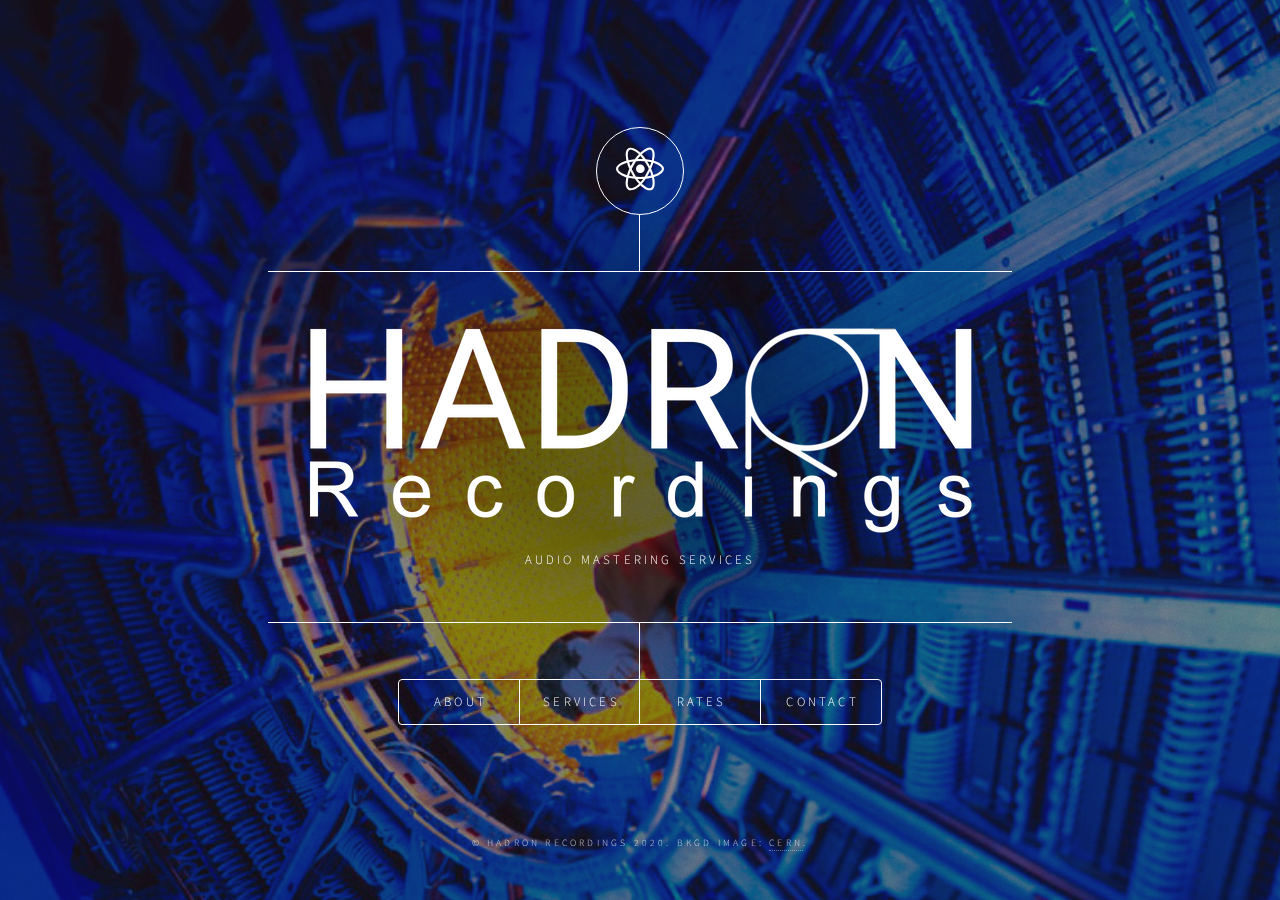
==== commit a8fb6863: "Update index.html" ====
--- a/index.html
+++ b/index.html
@@ -70,7 +70,7 @@
 						<!-- About -->
 							<article id="intro">
 								<h3 class="major">About</h3>
-								<p>HADRON Recordings is a modern mastering service that specialises in delivering polished and coherent masters that bring out the best in your music and translate well in all listening environments. </p>
+								<p>HADRON Recordings is a modern mastering service that specializes in delivering polished and coherent masters that bring out the best in your music and translate well in all listening environments. </p>
 								<p>HADRON understands the importance of mastering in a way that is appropriate to the aesthetics of the music. From clean and classy to brash and aggressive, from subtle to in-your-face, the masters can be prepared to your taste. Regardless of genre HADRON will give your tracks the high-quality professional finish they deserve.</p>
 							</article>
 
@@ -379,7 +379,7 @@
 
 				<!-- Footer -->
 					<footer id="footer">
-						<p class="copyright">&copy; HADRON Recordings. bkgd image: <a href="press.cern">CERN</a>.</p>
+						<p class="copyright">&copy; HADRON Recordings 2020. bkgd image: <a href="press.cern">CERN</a>.</p>
 					</footer>
 
 			</div>
